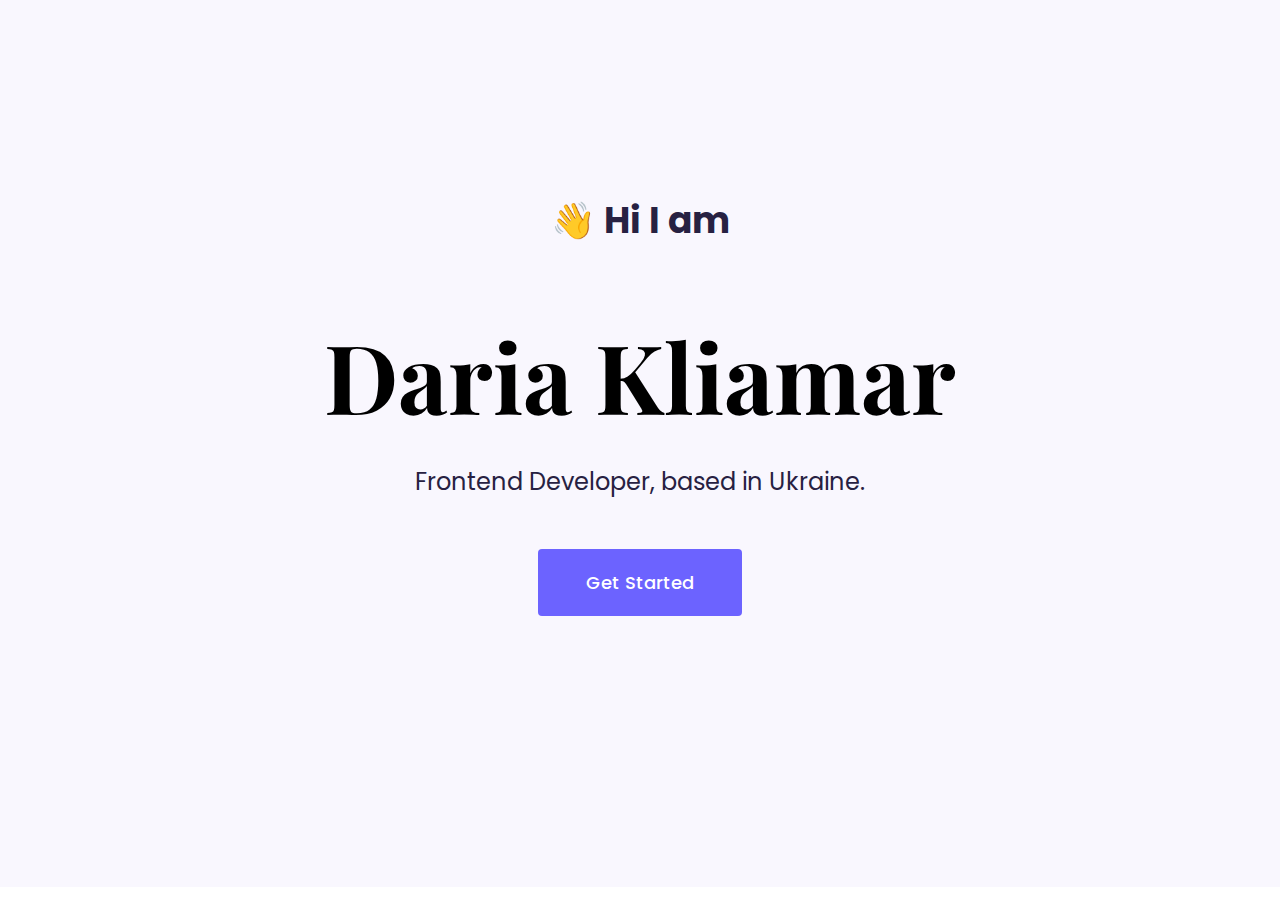
==== index.html @ a4d4775f "add first section" ====
<!DOCTYPE html>
<html lang="en">
  <head>
    <meta charset="UTF-8" />
    <meta http-equiv="X-UA-Compatible" content="IE=edge" />
    <meta name="viewport" content="width=device-width, initial-scale=1.0" />
    <link
      href="https://cdn.jsdelivr.net/npm/bootstrap@5.3.0-alpha1/dist/css/bootstrap.min.css"
      rel="stylesheet"
      integrity="sha384-GLhlTQ8iRABdZLl6O3oVMWSktQOp6b7In1Zl3/Jr59b6EGGoI1aFkw7cmDA6j6gD"
      crossorigin="anonymous"
    />
    <script
      src="https://cdn.jsdelivr.net/npm/bootstrap@5.3.0-alpha1/dist/js/bootstrap.bundle.min.js"
      integrity="sha384-w76AqPfDkMBDXo30jS1Sgez6pr3x5MlQ1ZAGC+nuZB+EYdgRZgiwxhTBTkF7CXvN"
      crossorigin="anonymous"
    ></script>
    <link rel="preconnect" href="https://fonts.googleapis.com" />
    <link rel="preconnect" href="https://fonts.gstatic.com" crossorigin />
    <link
      href="https://fonts.googleapis.com/css2?family=Playfair+Display:wght@700&family=Poppins:wght@400;500;700&display=swap"
      rel="stylesheet"
    />
    <link rel="stylesheet" href="styles/style.css" />
    <title>My Portfolio</title>
  </head>
  <body>
    <main>
      <section class="hero">
        <p class="hero-subheading">👋 Hi I am</p>
        <h1>Daria Kliamar</h1>
        <p class="hero-paragraph">Frontend Developer, based in Ukraine.</p>
        <button type="button" class="my-btn">Get Started</button>
      </section>
    </main>
  </body>
</html>
---- styles/style.css ----
:root {
  --bg-primary: #e5e5e5;
  --bg-secondary: #f9f7fe;
  --btn-bg-color: #6c63ff;
  --default-font-color: #272142;
  --heading-font-family: "Playfair Display", serif;
  --default-font-family: "Poppins", sans-serif;
  --heading-font-weight: 700;
  --paragraph-font-weight: 400;
  --default-font-weight: 500;
}
body {
  margin: 0;
  padding: 0;
}
h1 {
  font-family: var(--heading-font-family);
  font-weight: var(--heading-font-weight);
  font-size: 96px;
  line-height: 127.97px;
  margin-bottom: 24px;
}
.hero {
  padding: 194.18px 0 271px;
  background-color: var(--bg-secondary);
  text-align: center;
}
.hero-subheading {
  font-family: var(--default-font-family);
  font-weight: var(--heading-font-weight);
  font-size: 36px;
  line-height: 54px;
  color: var(--default-font-color);
  margin: 0;
}
.hero-paragraph {
  font-family: var(--default-font-family);
  font-weight: var(--paragraph-font-weight);
  font-size: 24px;
  line-height: 36px;
  color: var(--default-font-color);
  margin-bottom: 49px;
}
.my-btn {
  background-color: var(--btn-bg-color);
  padding: 18px 46px;
  color: white;
  border-radius: 4px;
  border-color: transparent;
  margin-bottom: 49px;
  font-family: var(--default-font-family);
  font-weight: var(--default-font-weight);
  font-size: 18px;
  line-height: 27px;
  margin: 0;
}
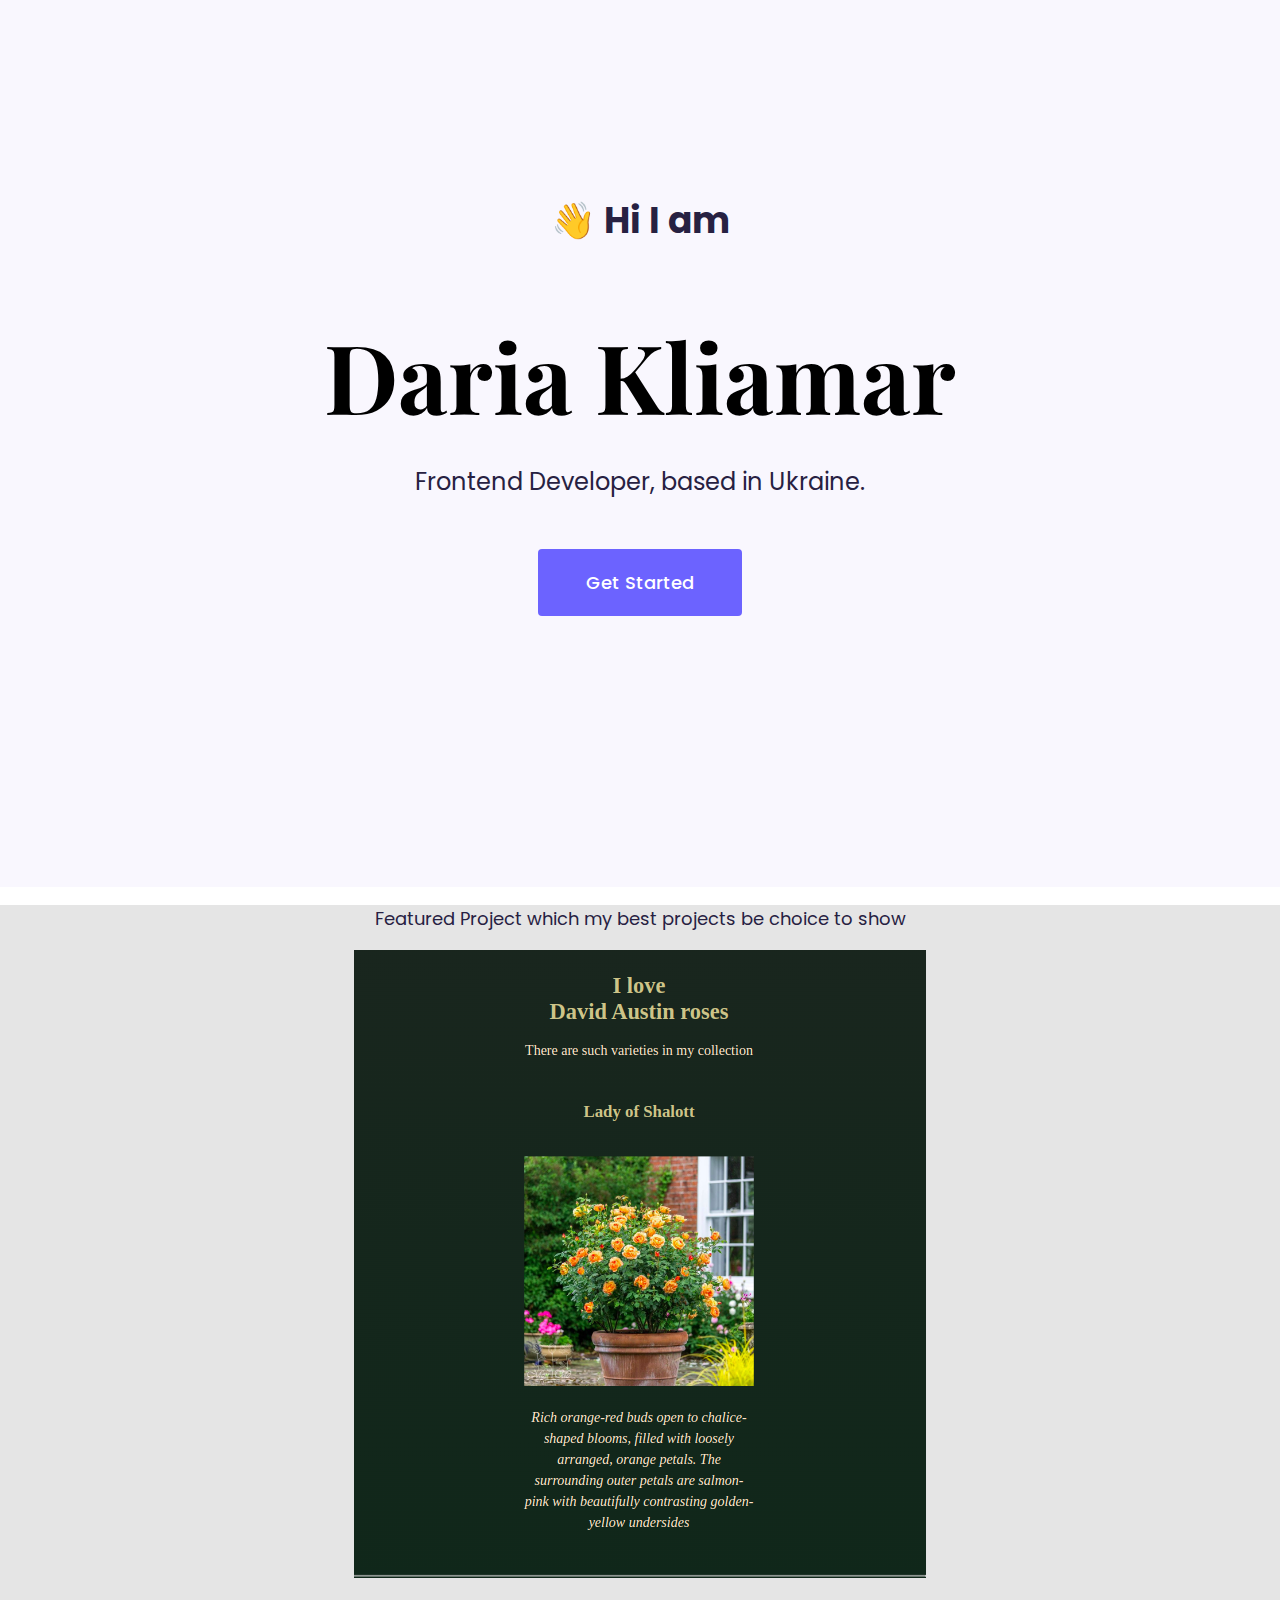
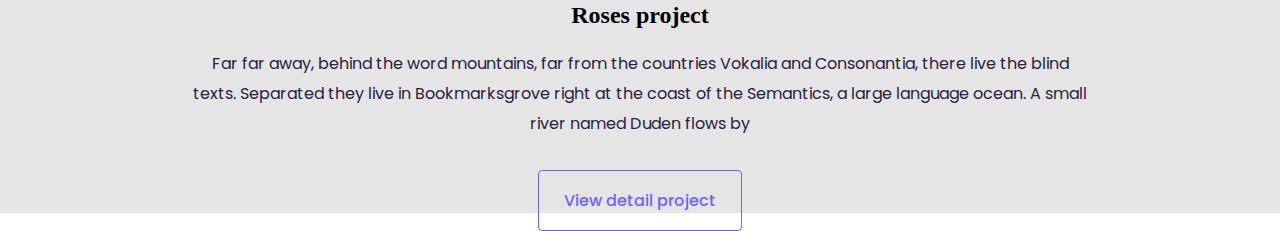
==== commit 41bca1ef: "add section of projects and images of projects" ====
--- a/index.html
+++ b/index.html
@@ -32,6 +32,31 @@
         <p class="hero-paragraph">Frontend Developer, based in Ukraine.</p>
         <button type="button" class="my-btn">Get Started</button>
       </section>
+      <section class="projects">
+        <p class="projects-description">
+          Featured Project which my best projects be choice to show
+        </p>
+        <div class="row project">
+          <img src="img/roses.png" alt="Roses page" class="col-6" />
+          <div
+            class="text col-6 d-flex flex-column justify-content-start text-start"
+          >
+            <h2>Roses project</h2>
+            <p class="project-paragraph">
+              Far far away, behind the word mountains, far from the countries
+              Vokalia and Consonantia, there live the blind texts. Separated
+              they live in Bookmarksgrove right at the coast of the Semantics, a
+              large language ocean. A small river named Duden flows by
+            </p>
+            <a
+              href="https://transcendent-mooncake-a167ca.netlify.app/"
+              title="link to roses page"
+              class="project-link text-center"
+              >View detail project</a
+            >
+          </div>
+        </div>
+      </section>
     </main>
   </body>
 </html>
--- a/styles/style.css
+++ b/styles/style.css
@@ -54,3 +54,37 @@
   line-height: 27px;
   margin: 0;
 }
+.projects {
+  background-color: var(--bg-primary);
+  text-align: center;
+}
+.projects-description {
+  font-family: var(--default-font-family);
+  font-size: 18px;
+  line-height: 27px;
+  color: var(--default-font-color);
+}
+.project {
+  width: 70%;
+  margin: 0 auto;
+}
+
+.project-paragraph {
+  font-family: var(--default-font-family);
+  color: var(--default-font-color);
+  font-weight: var(--paragraph-font-weight);
+  font-size: 16px;
+  line-height: 30px;
+  margin-bottom: 50px;
+}
+.project-link {
+  font-family: var(--default-font-family);
+  font-weight: var(--default-font-weight);
+  font-size: 16px;
+  line-height: 24px;
+  color: var(--btn-bg-color);
+  padding: 18px 25px;
+  border: 1px solid var(--btn-bg-color);
+  border-radius: 4px;
+  text-decoration: none;
+}
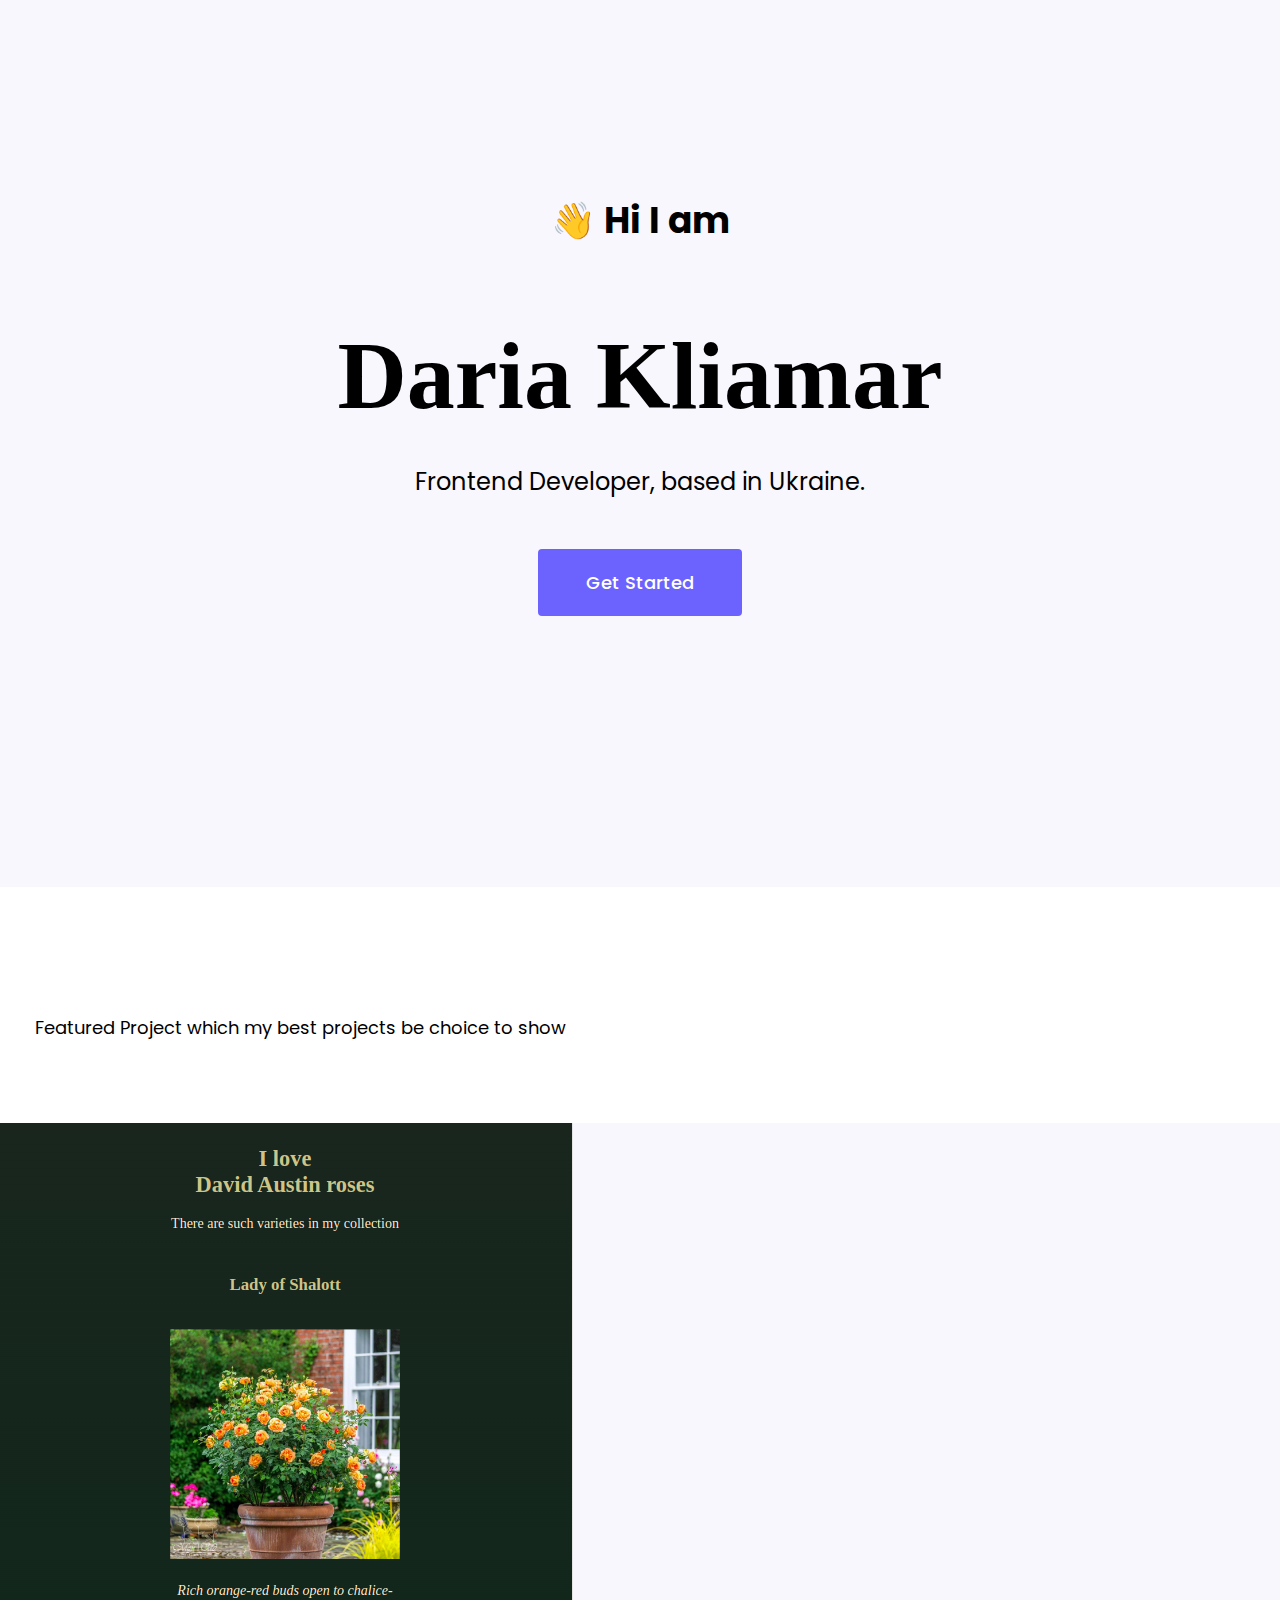
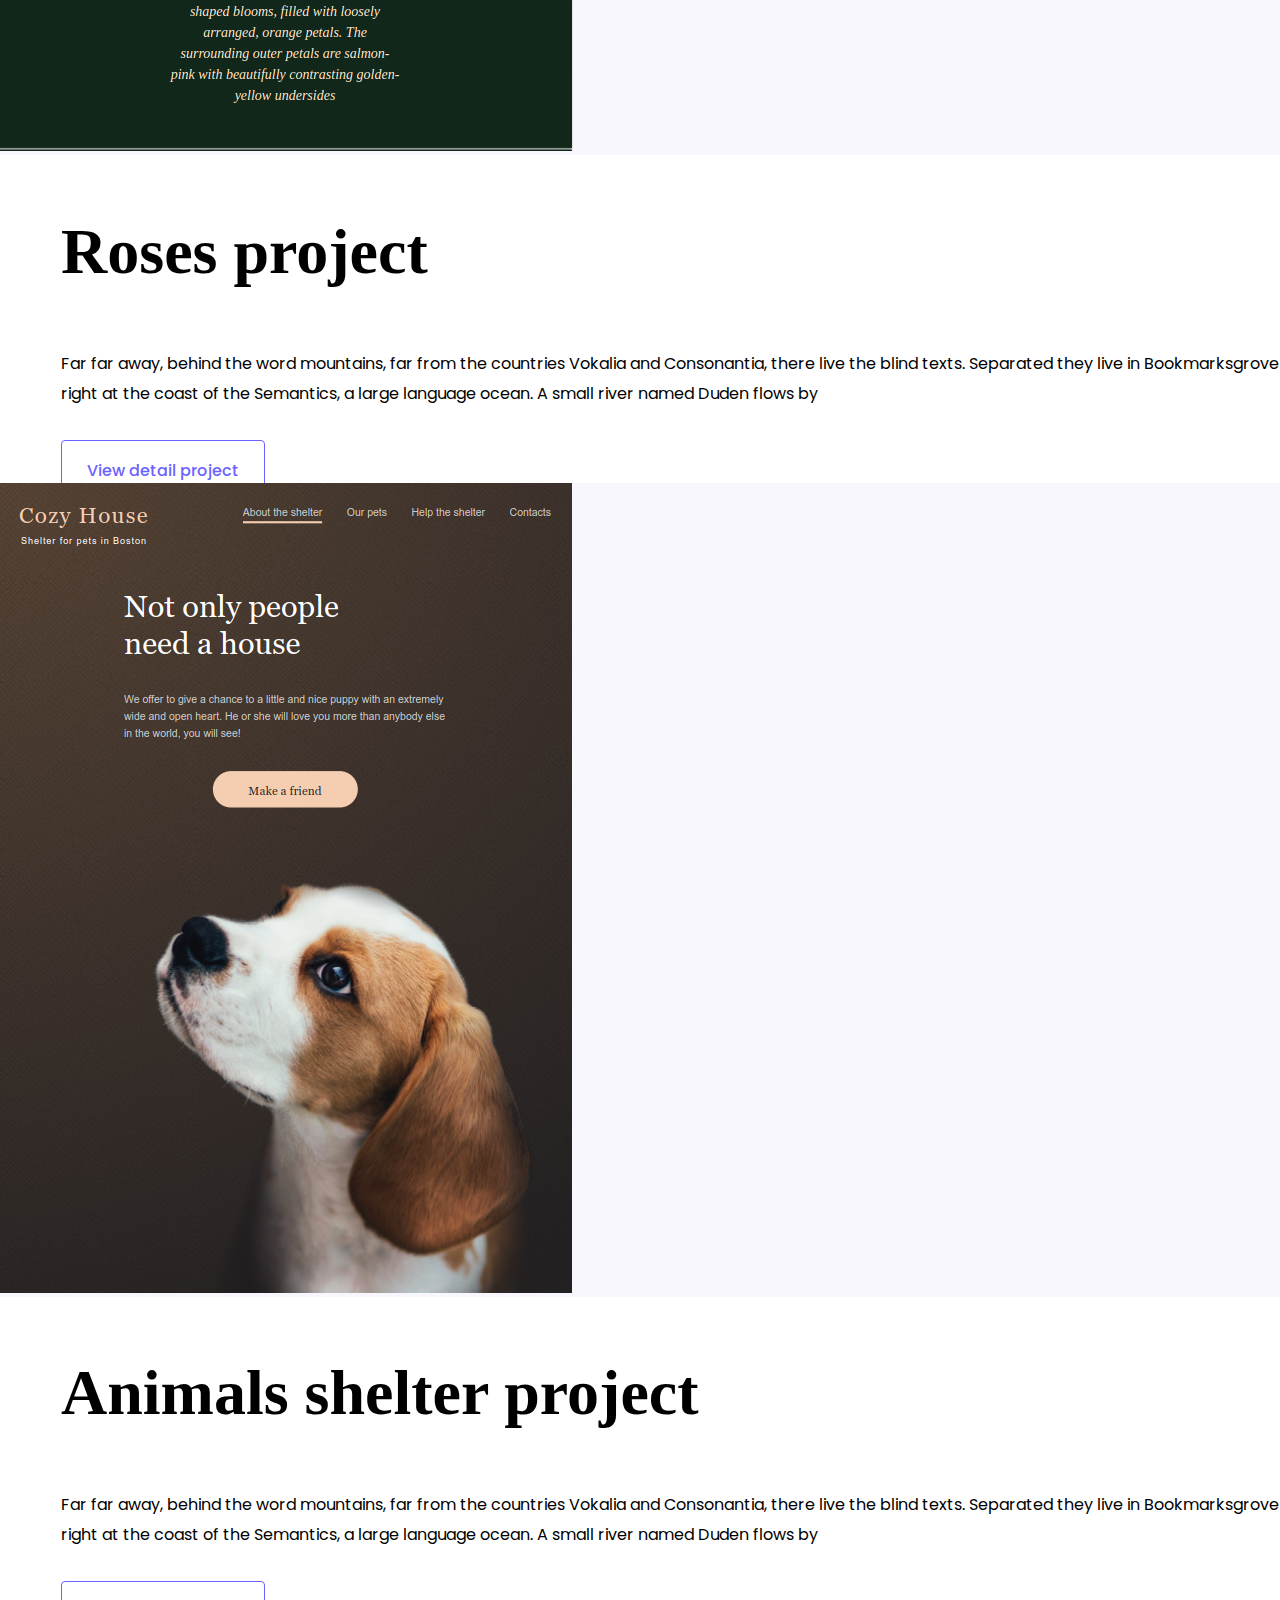
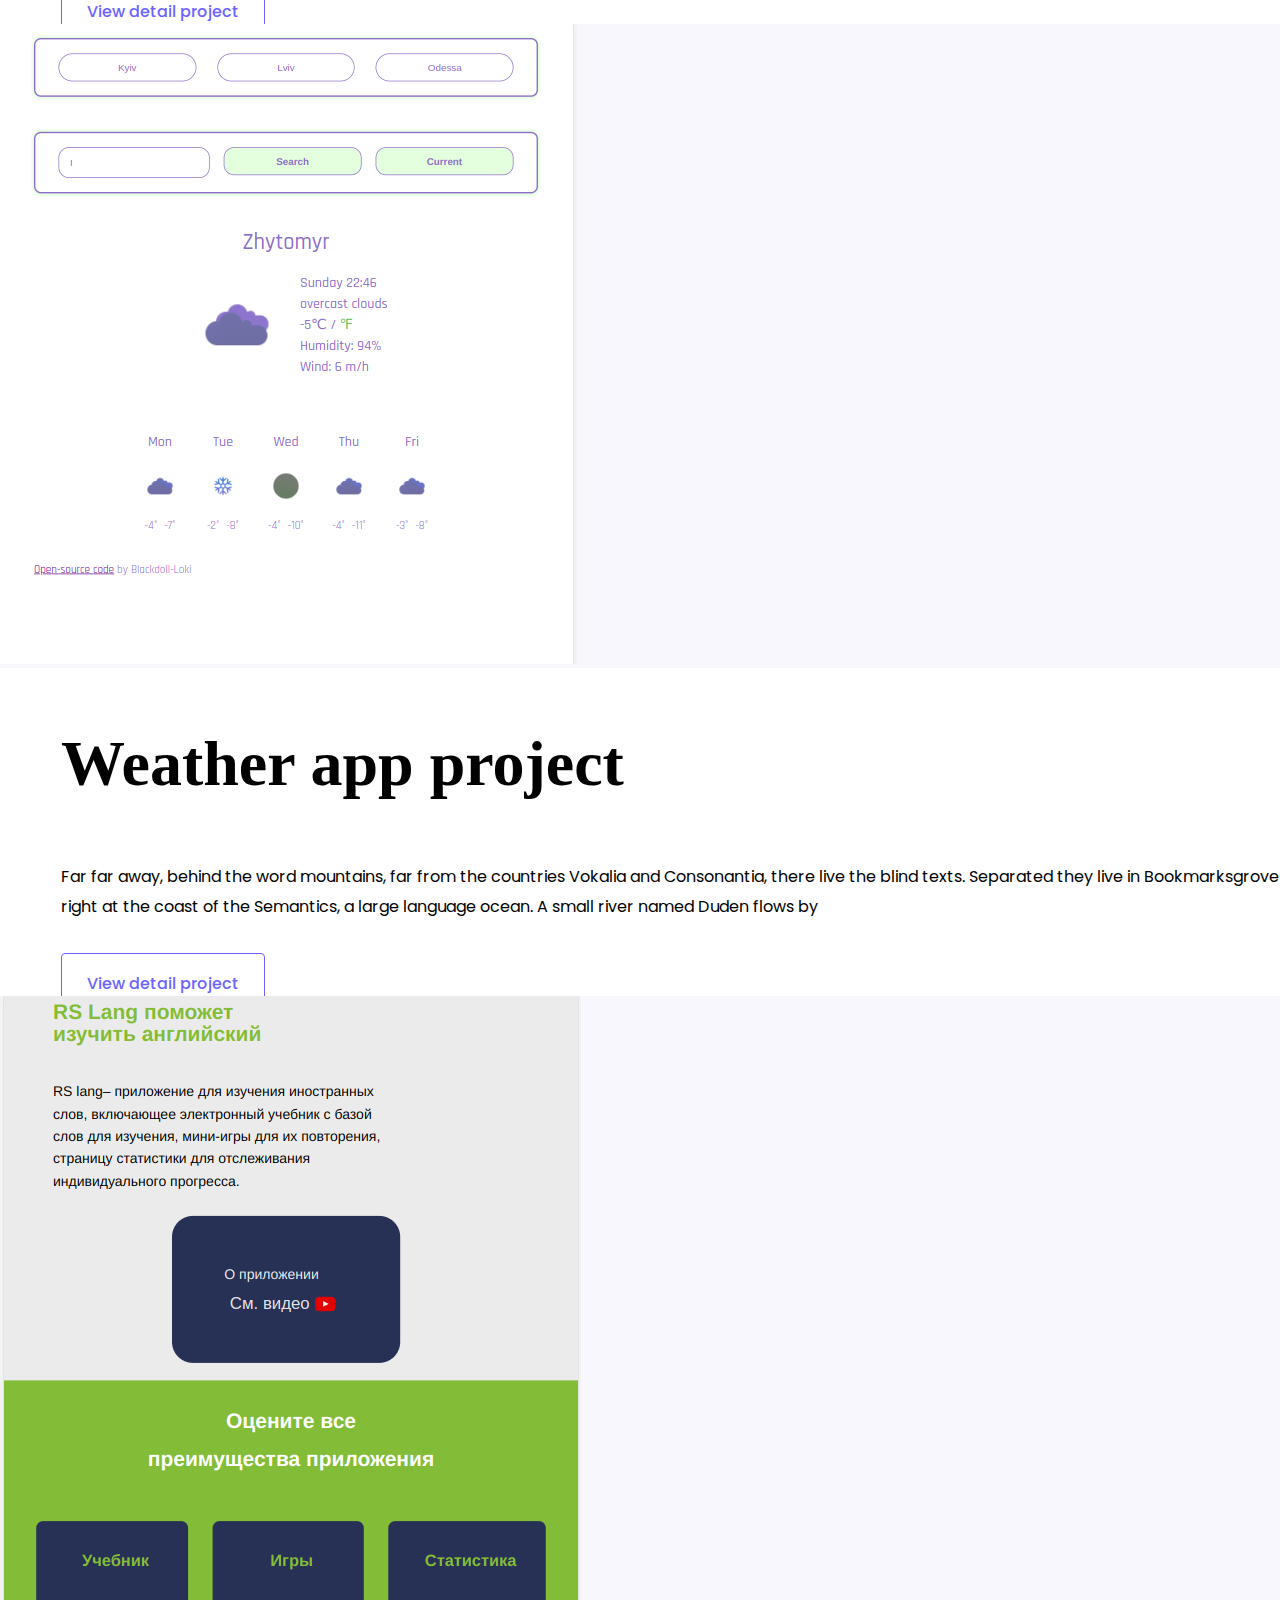
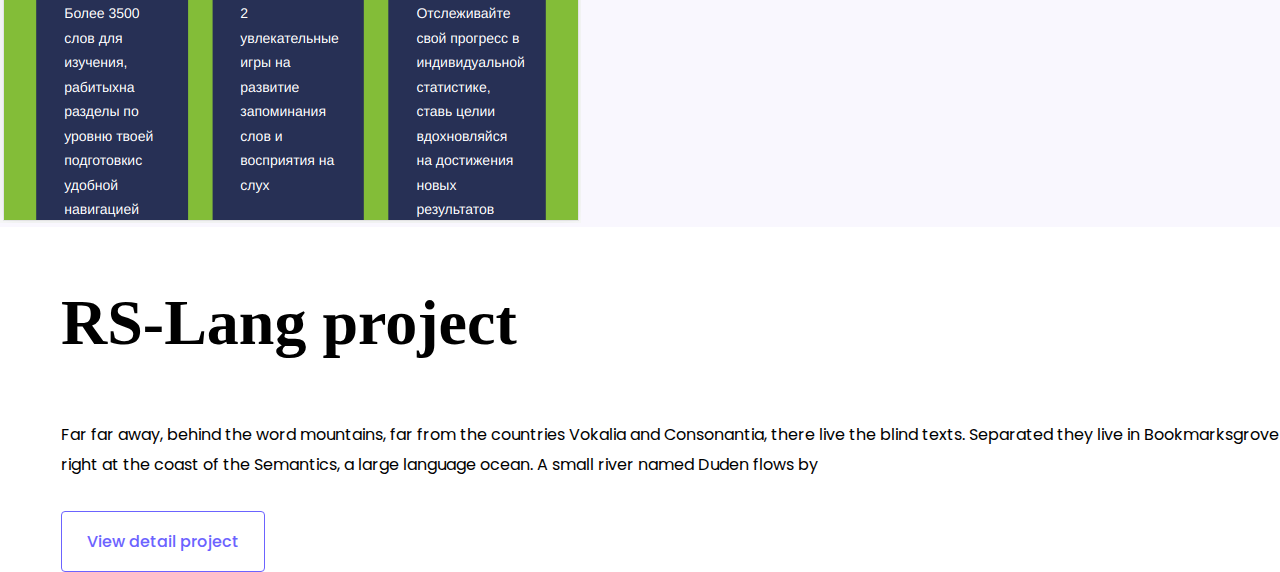
==== commit 868601be: "add a few projects" ====
--- a/index.html
+++ b/index.html
@@ -33,27 +33,101 @@
         <button type="button" class="my-btn">Get Started</button>
       </section>
       <section class="projects">
-        <p class="projects-description">
+        <p class="projects-description text-center">
           Featured Project which my best projects be choice to show
         </p>
-        <div class="row project">
-          <img src="img/roses.png" alt="Roses page" class="col-6" />
-          <div
-            class="text col-6 d-flex flex-column justify-content-start text-start"
-          >
-            <h2>Roses project</h2>
-            <p class="project-paragraph">
-              Far far away, behind the word mountains, far from the countries
-              Vokalia and Consonantia, there live the blind texts. Separated
-              they live in Bookmarksgrove right at the coast of the Semantics, a
-              large language ocean. A small river named Duden flows by
-            </p>
-            <a
-              href="https://transcendent-mooncake-a167ca.netlify.app/"
-              title="link to roses page"
-              class="project-link text-center"
-              >View detail project</a
-            >
+        <div class="container">
+          <div class="row mb-5 align-items-center">
+            <div class="img-container col d-none d-lg-block p-4">
+              <img src="img/roses.png" alt="Roses page" class="img-fluid" />
+            </div>
+            <div class="col project-text d-flex flex-column">
+              <h2 class="align-self-lg-start">Roses project</h2>
+              <p class="project-paragraph text-lg-start">
+                Far far away, behind the word mountains, far from the countries
+                Vokalia and Consonantia, there live the blind texts. Separated
+                they live in Bookmarksgrove right at the coast of the Semantics,
+                a large language ocean. A small river named Duden flows by
+              </p>
+              <a
+                href="https://transcendent-mooncake-a167ca.netlify.app/"
+                title="link to roses page"
+                class="btn project-link align-self-center align-self-lg-start"
+                >View detail project</a
+              >
+            </div>
+          </div>
+          <div class="row mb-5 align-items-center">
+            <div class="img-container col d-none d-lg-block p-4 order-2">
+              <img
+                src="img/shelter.png"
+                alt="Animals shelter page"
+                class="img-fluid"
+              />
+            </div>
+            <div class="col project-text d-flex flex-column order-1">
+              <h2 class="align-self-lg-start">Animals shelter project</h2>
+              <p class="project-paragraph text-lg-start">
+                Far far away, behind the word mountains, far from the countries
+                Vokalia and Consonantia, there live the blind texts. Separated
+                they live in Bookmarksgrove right at the coast of the Semantics,
+                a large language ocean. A small river named Duden flows by
+              </p>
+              <a
+                href="https://rolling-scopes-school.github.io/blackdoll-loki-JSFE2022Q1/shelter/pages/main/?fbclid=IwAR2ArECEeiv9tIduwaV3mP8mwUxrySnHPybHXqvjFB0IwIudbdBDP03kjeQ"
+                title="link to animals shelter page"
+                class="btn project-link align-self-center align-self-lg-start"
+                >View detail project</a
+              >
+            </div>
+          </div>
+          <div class="row mb-5 align-items-center">
+            <div class="img-container col d-none d-lg-block p-4">
+              <img
+                src="img/weather.png"
+                alt="weather application page"
+                class="img-fluid"
+              />
+            </div>
+            <div class="col project-text d-flex flex-column">
+              <h2 class="align-self-lg-start">Weather app project</h2>
+              <p class="project-paragraph text-lg-start">
+                Far far away, behind the word mountains, far from the countries
+                Vokalia and Consonantia, there live the blind texts. Separated
+                they live in Bookmarksgrove right at the coast of the Semantics,
+                a large language ocean. A small river named Duden flows by
+              </p>
+              <a
+                href="https://strong-scone-e851eb.netlify.app"
+                title="link to the weather app page"
+                class="btn project-link align-self-center align-self-lg-start"
+                >View detail project</a
+              >
+            </div>
+          </div>
+          <div class="row mb-5 align-items-center">
+            <div class="img-container col d-none d-lg-block p-4 order-2">
+              <img
+                src="img/rs-lang.png"
+                alt="Learning English app page"
+                class="img-fluid"
+              />
+            </div>
+            <div class="col project-text d-flex flex-column order-1">
+              <h2 class="align-self-lg-start">RS-Lang project</h2>
+              <p class="project-paragraph text-lg-start">
+                Far far away, behind the word mountains, far from the countries
+                Vokalia and Consonantia, there live the blind texts. Separated
+                they live in Bookmarksgrove right at the coast of the Semantics,
+                a large language ocean. A small river named Duden flows by
+              </p>
+              <a
+                href="https://rslang-burik84.netlify.app/"
+                title="link to roses page"
+                class="btn project-link align-self-center align-self-lg-start"
+                >View detail project</a
+              >
+            </div>
           </div>
         </div>
       </section>
--- a/styles/style.css
+++ b/styles/style.css
@@ -1,8 +1,8 @@
 :root {
-  --bg-primary: #e5e5e5;
+  --bg-primary: #ffffff;
   --bg-secondary: #f9f7fe;
   --btn-bg-color: #6c63ff;
-  --default-font-color: #272142;
+  --default-font-color: #68647B
   --heading-font-family: "Playfair Display", serif;
   --default-font-family: "Poppins", sans-serif;
   --heading-font-weight: 700;
@@ -19,6 +19,13 @@
   font-size: 96px;
   line-height: 127.97px;
   margin-bottom: 24px;
+}
+h2 {
+  font-size: 64px;
+  font-weight: var(--heading-font-weight);
+  line-height: 85.31px;
+  font-family: var(--heading-font-family);
+  margin-bottom: 55px;
 }
 .hero {
   padding: 194.18px 0 271px;
@@ -56,19 +63,22 @@
 }
 .projects {
   background-color: var(--bg-primary);
-  text-align: center;
 }
 .projects-description {
   font-family: var(--default-font-family);
+  font-weight: var(--paragraph-font-weight);
   font-size: 18px;
   line-height: 27px;
   color: var(--default-font-color);
+  padding: 127px 35px 82px;
+  margin: 0;
 }
-.project {
-  width: 70%;
-  margin: 0 auto;
+.img-container{
+  background-color: var(--bg-secondary)
 }
-
+.project-text{
+  padding-left: 61px;
+}
 .project-paragraph {
   font-family: var(--default-font-family);
   color: var(--default-font-color);
@@ -88,3 +98,31 @@
   border-radius: 4px;
   text-decoration: none;
 }
+@media (max-width: 960px){
+  .hero{
+    padding: 40px 0 60px;
+  }
+  h1{
+    font-size: 44px;
+    line-height: 1.5;
+  }
+  h2{
+    font-size: 38px;
+    line-height: 1.5;
+    margin-bottom: 25px;
+  }
+  .projects-description{
+    padding: 40px 35px;
+  }
+  .project-text{
+    padding: 0 15px;
+    text-align: center;
+  }
+  .project-paragraph{
+    font-size: 20px;
+    margin-bottom: 20px;
+  }
+  .project-link{
+    font-size: 20px;
+  }
+}
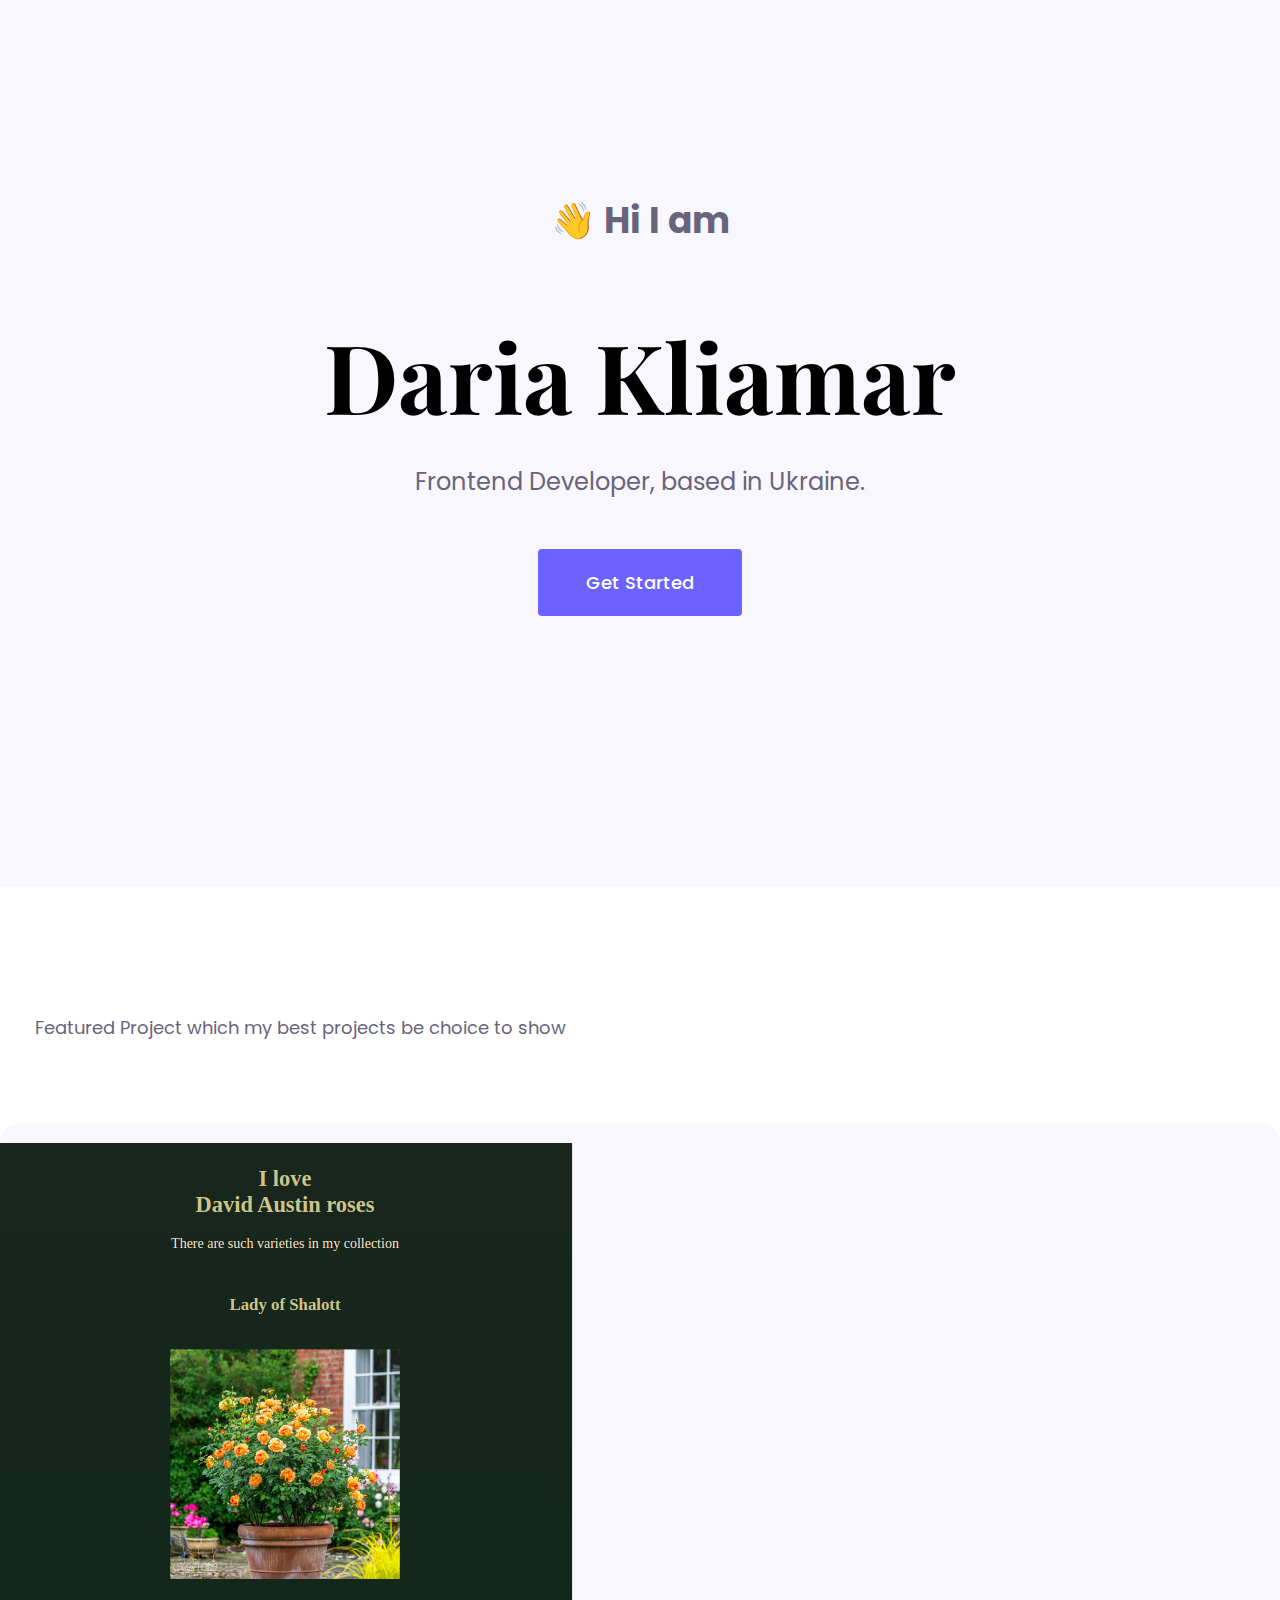
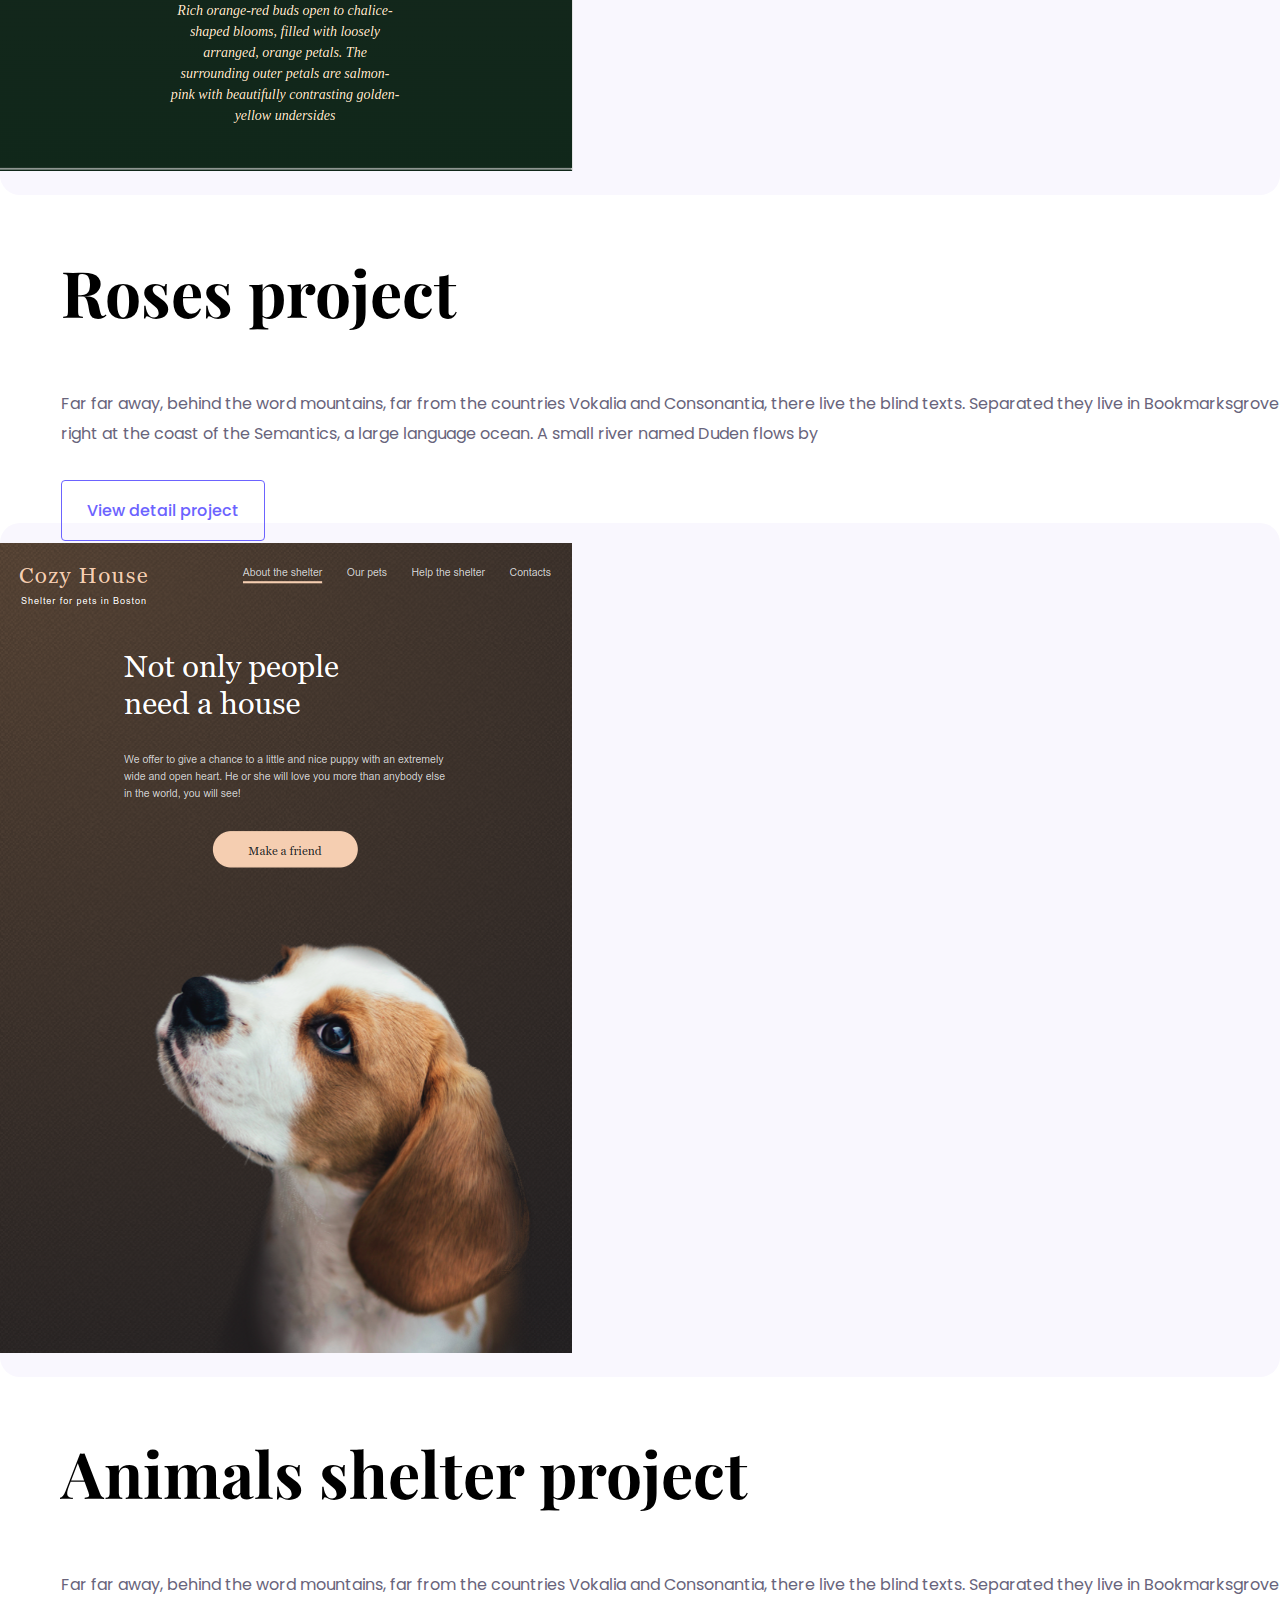
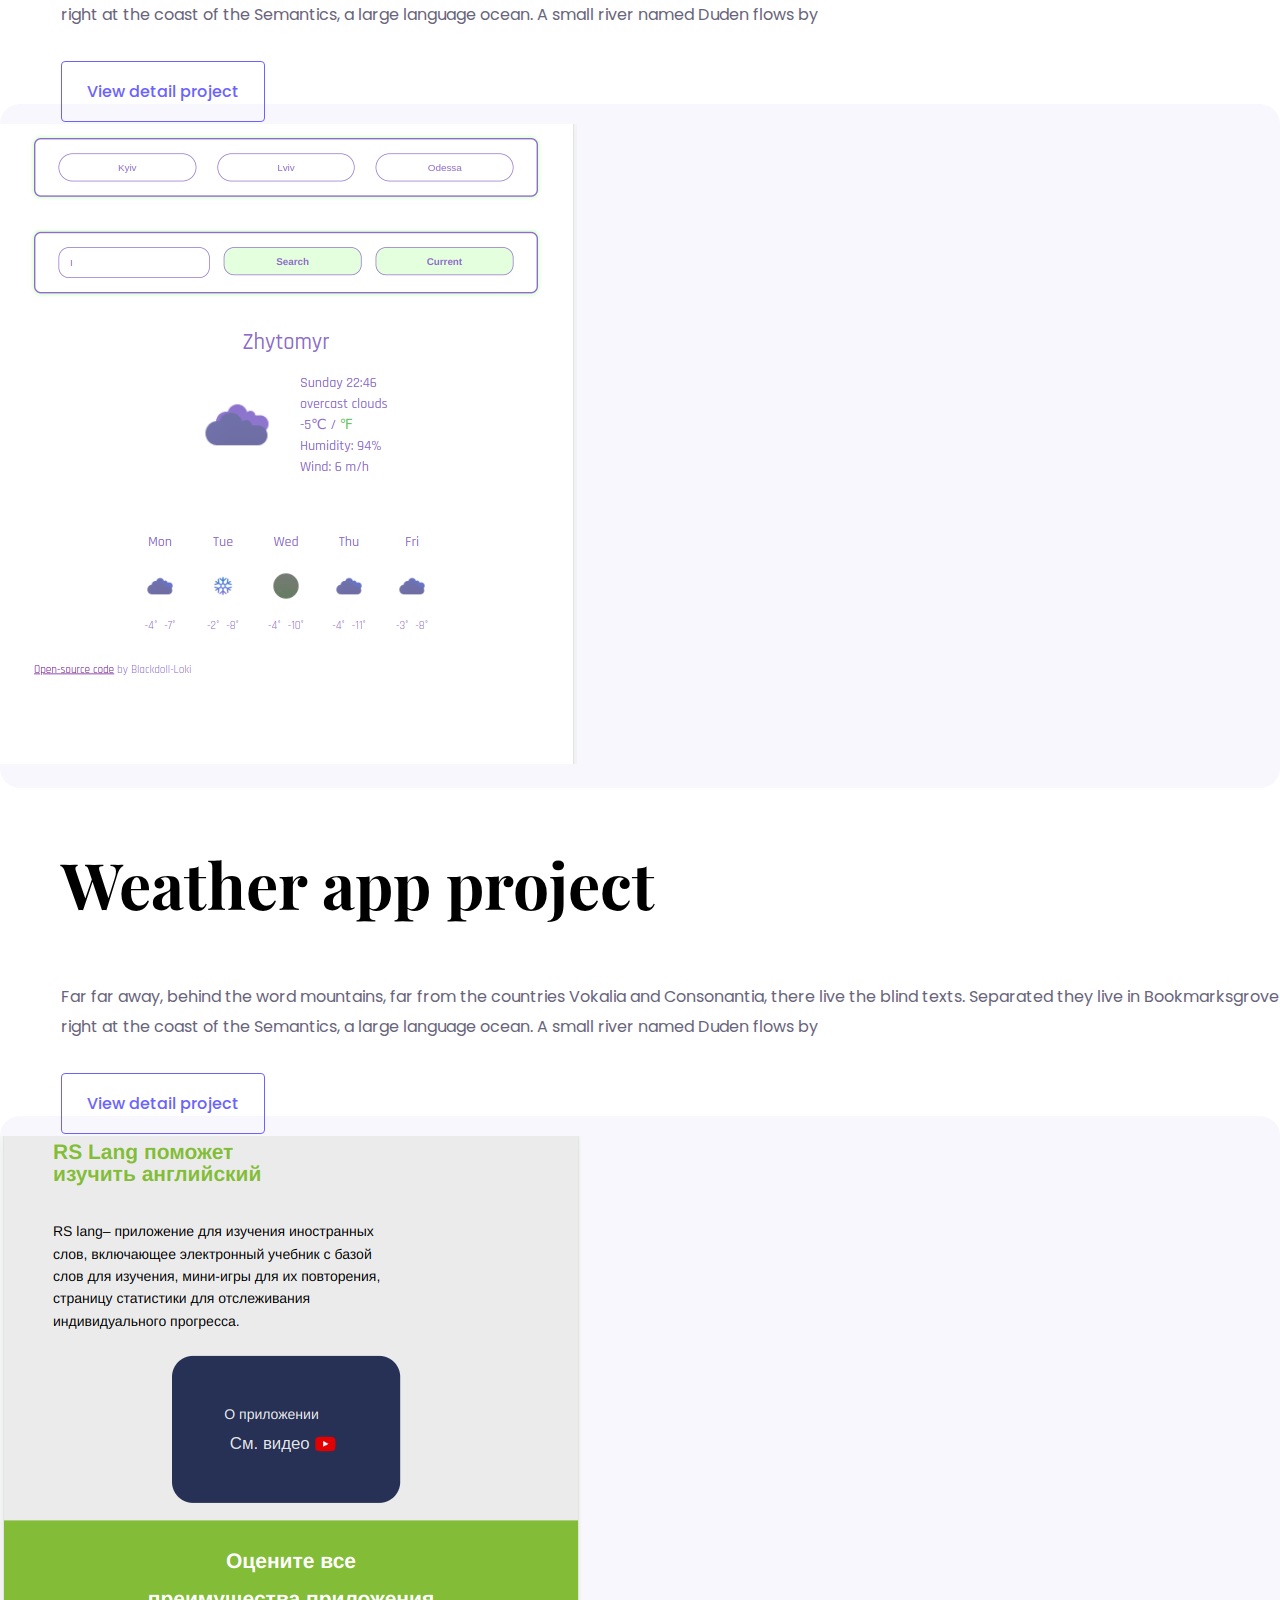
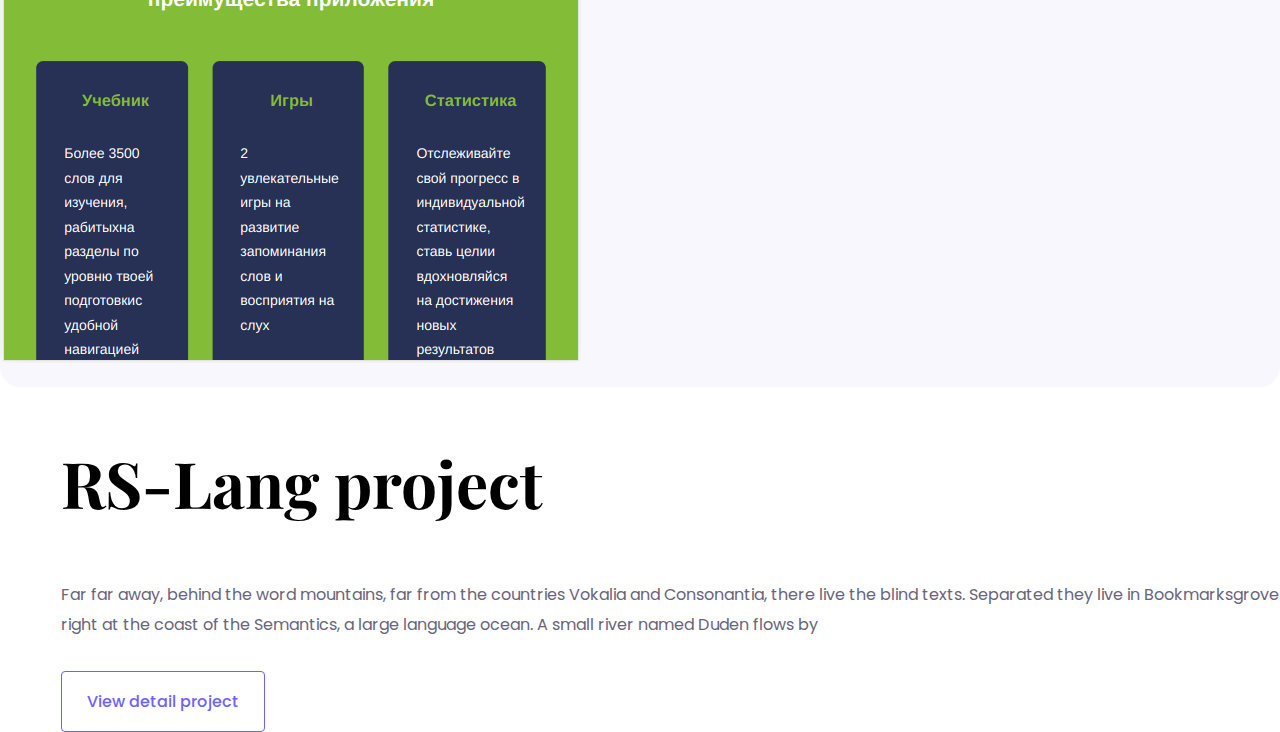
==== commit 5429cc44: "add work.html, fix style.css" ====
--- a/index.html
+++ b/index.html
@@ -29,7 +29,7 @@
       <section class="hero">
         <p class="hero-subheading">👋 Hi I am</p>
         <h1>Daria Kliamar</h1>
-        <p class="hero-paragraph">Frontend Developer, based in Ukraine.</p>
+        <p class="heading paragraph">Frontend Developer, based in Ukraine.</p>
         <button type="button" class="my-btn">Get Started</button>
       </section>
       <section class="projects">
--- a/styles/style.css
+++ b/styles/style.css
@@ -2,7 +2,7 @@
   --bg-primary: #ffffff;
   --bg-secondary: #f9f7fe;
   --btn-bg-color: #6c63ff;
-  --default-font-color: #68647B
+  --default-font-color: #68647b;
   --heading-font-family: "Playfair Display", serif;
   --default-font-family: "Poppins", sans-serif;
   --heading-font-weight: 700;
@@ -40,13 +40,15 @@
   color: var(--default-font-color);
   margin: 0;
 }
-.hero-paragraph {
+.heading {
+  margin-bottom: 49px;
+  font-weight: var(--paragraph-font-weight);
+  color: var(--default-font-color);
+}
+.paragraph {
   font-family: var(--default-font-family);
-  font-weight: var(--paragraph-font-weight);
   font-size: 24px;
   line-height: 36px;
-  color: var(--default-font-color);
-  margin-bottom: 49px;
 }
 .my-btn {
   background-color: var(--btn-bg-color);
@@ -73,10 +75,12 @@
   padding: 127px 35px 82px;
   margin: 0;
 }
-.img-container{
-  background-color: var(--bg-secondary)
+.img-container {
+  background-color: var(--bg-secondary);
+  padding: 20px 0;
+  border-radius: 20px;
 }
-.project-text{
+.project-text {
   padding-left: 61px;
 }
 .project-paragraph {
@@ -98,31 +102,86 @@
   border-radius: 4px;
   text-decoration: none;
 }
-@media (max-width: 960px){
-  .hero{
+
+.section-container {
+  padding: 157px 0 204px;
+}
+.section-content {
+  padding: 30px;
+}
+.about-heading {
+  font-family: var(--heading-font-family);
+  font-weight: var(--heading-font-weight);
+  font-size: 64px;
+  line-height: 85.31px;
+}
+.about-subheading {
+  font-family: var(--default-font-family);
+  font-weight: var(--heading-font-weight);
+  font-size: 18px;
+  line-height: 27px;
+}
+
+.about-img {
+  max-width: 560px;
+  height: auto;
+  border-radius: 15px;
+}
+
+.work-heading {
+  width: 70%;
+  padding: 177px 0 103px;
+}
+
+.card-heading {
+  font-weight: var(--heading-font-weight);
+  margin: 16px 0 9px;
+}
+.card-paragraph {
+  font-family: var(--default-font-family);
+  font-weight: var(--paragraph-font-weight);
+  font-size: 14px;
+  line-height: 21px;
+  color: var(--default-font-color);
+}
+@media (max-width: 960px) {
+  .hero {
     padding: 40px 0 60px;
   }
-  h1{
+  h1,
+  .about-heading {
     font-size: 44px;
     line-height: 1.5;
   }
-  h2{
-    font-size: 38px;
-    line-height: 1.5;
+  h2,
+  .about-subheading {
+    font-size: 28px;
+    line-height: 1.3;
     margin-bottom: 25px;
   }
-  .projects-description{
+  .projects-description {
     padding: 40px 35px;
   }
-  .project-text{
+  .project-text {
     padding: 0 15px;
     text-align: center;
   }
-  .project-paragraph{
+  .project-paragraph {
     font-size: 20px;
     margin-bottom: 20px;
   }
-  .project-link{
+  .project-link {
     font-size: 20px;
   }
+
+  .about-section {
+    padding: 0;
+  }
+  .about-section-content {
+    text-align: center;
+  }
+  .work-heading {
+    width: 100%;
+    padding: 30px 0 20px;
+  }
 }
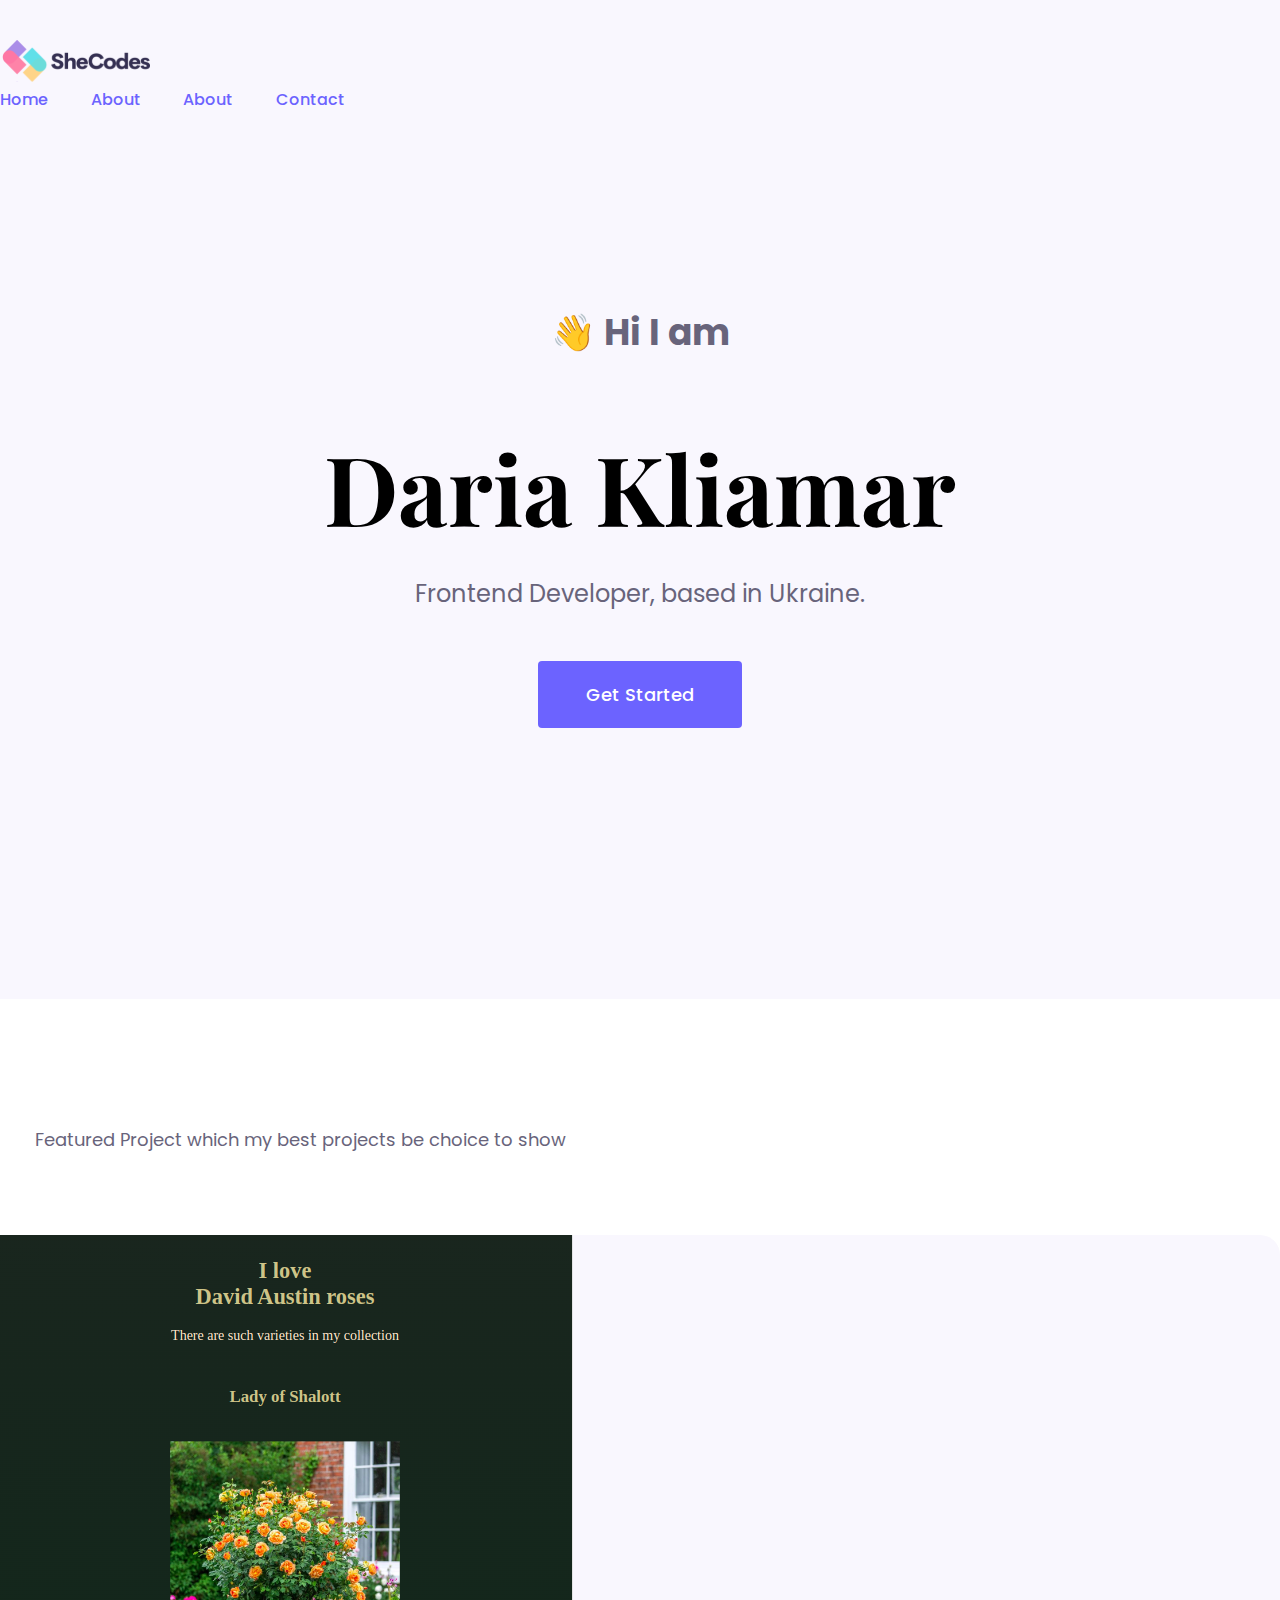
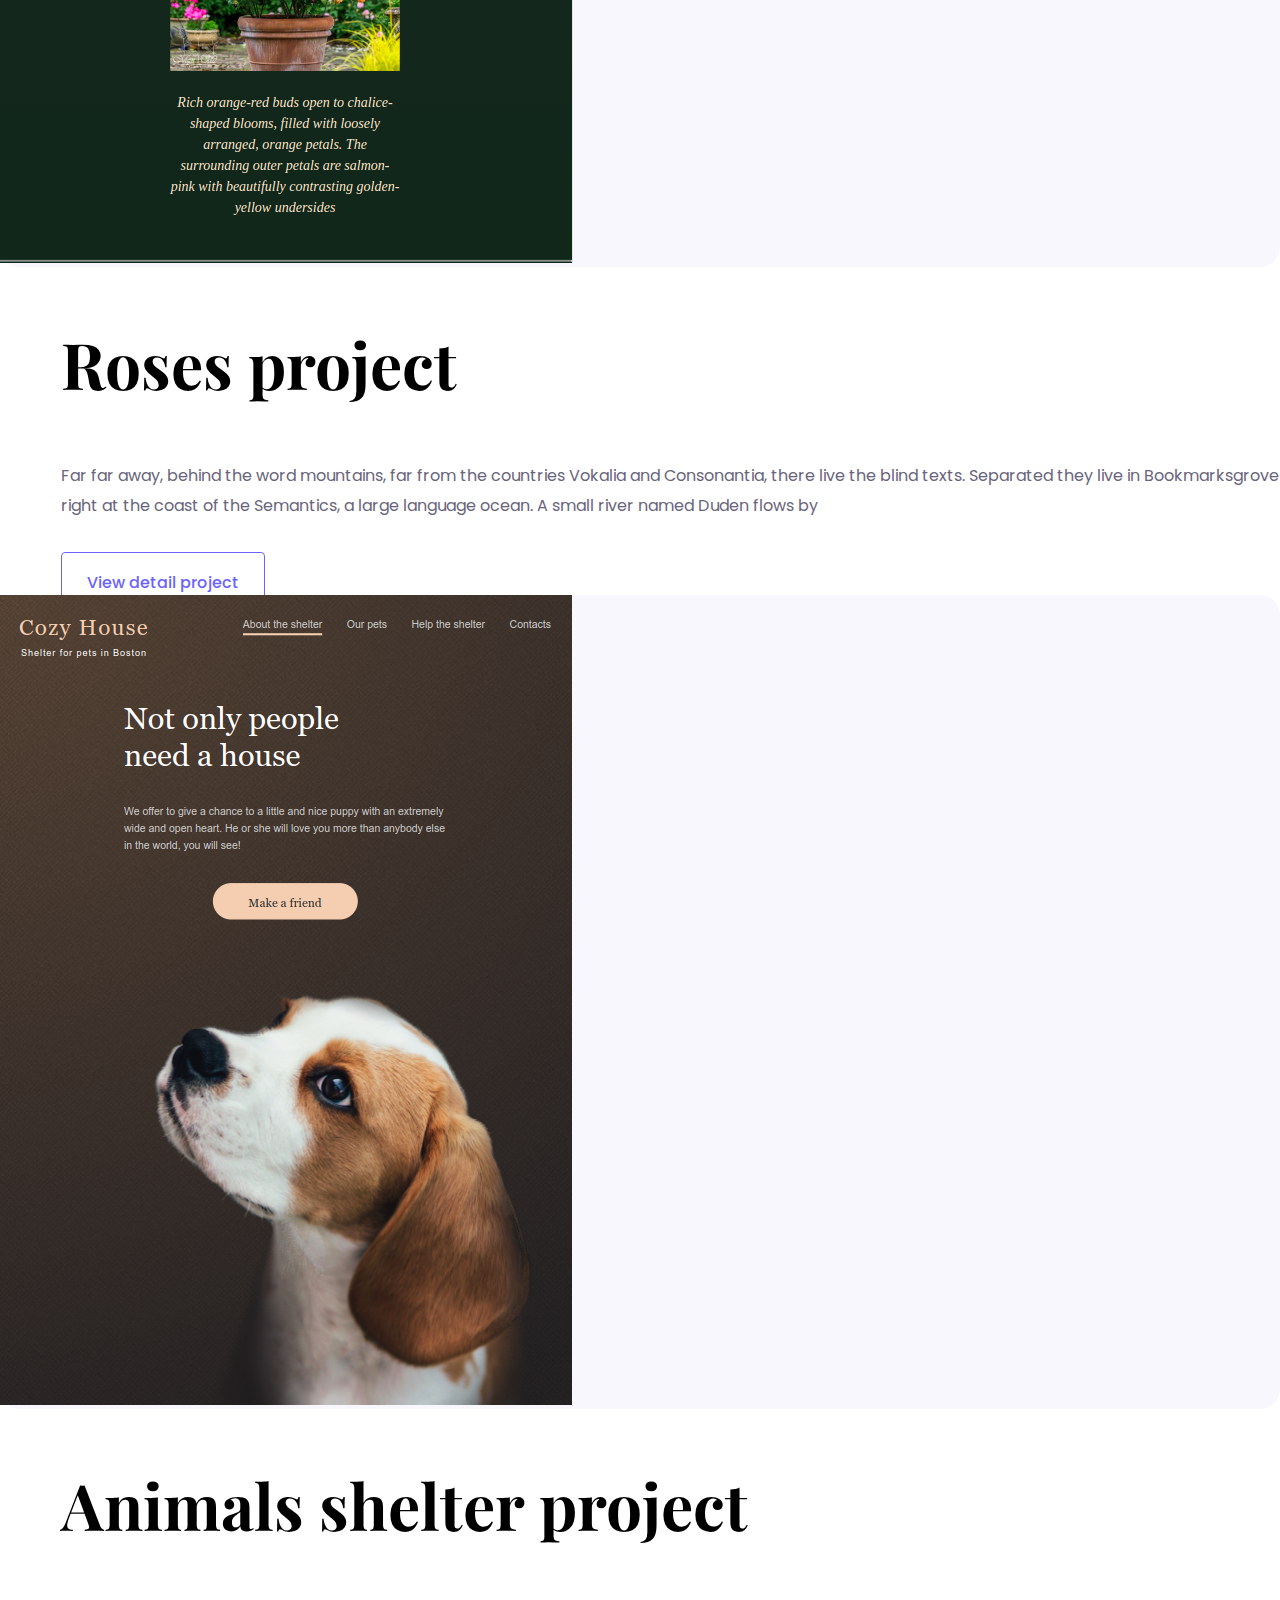
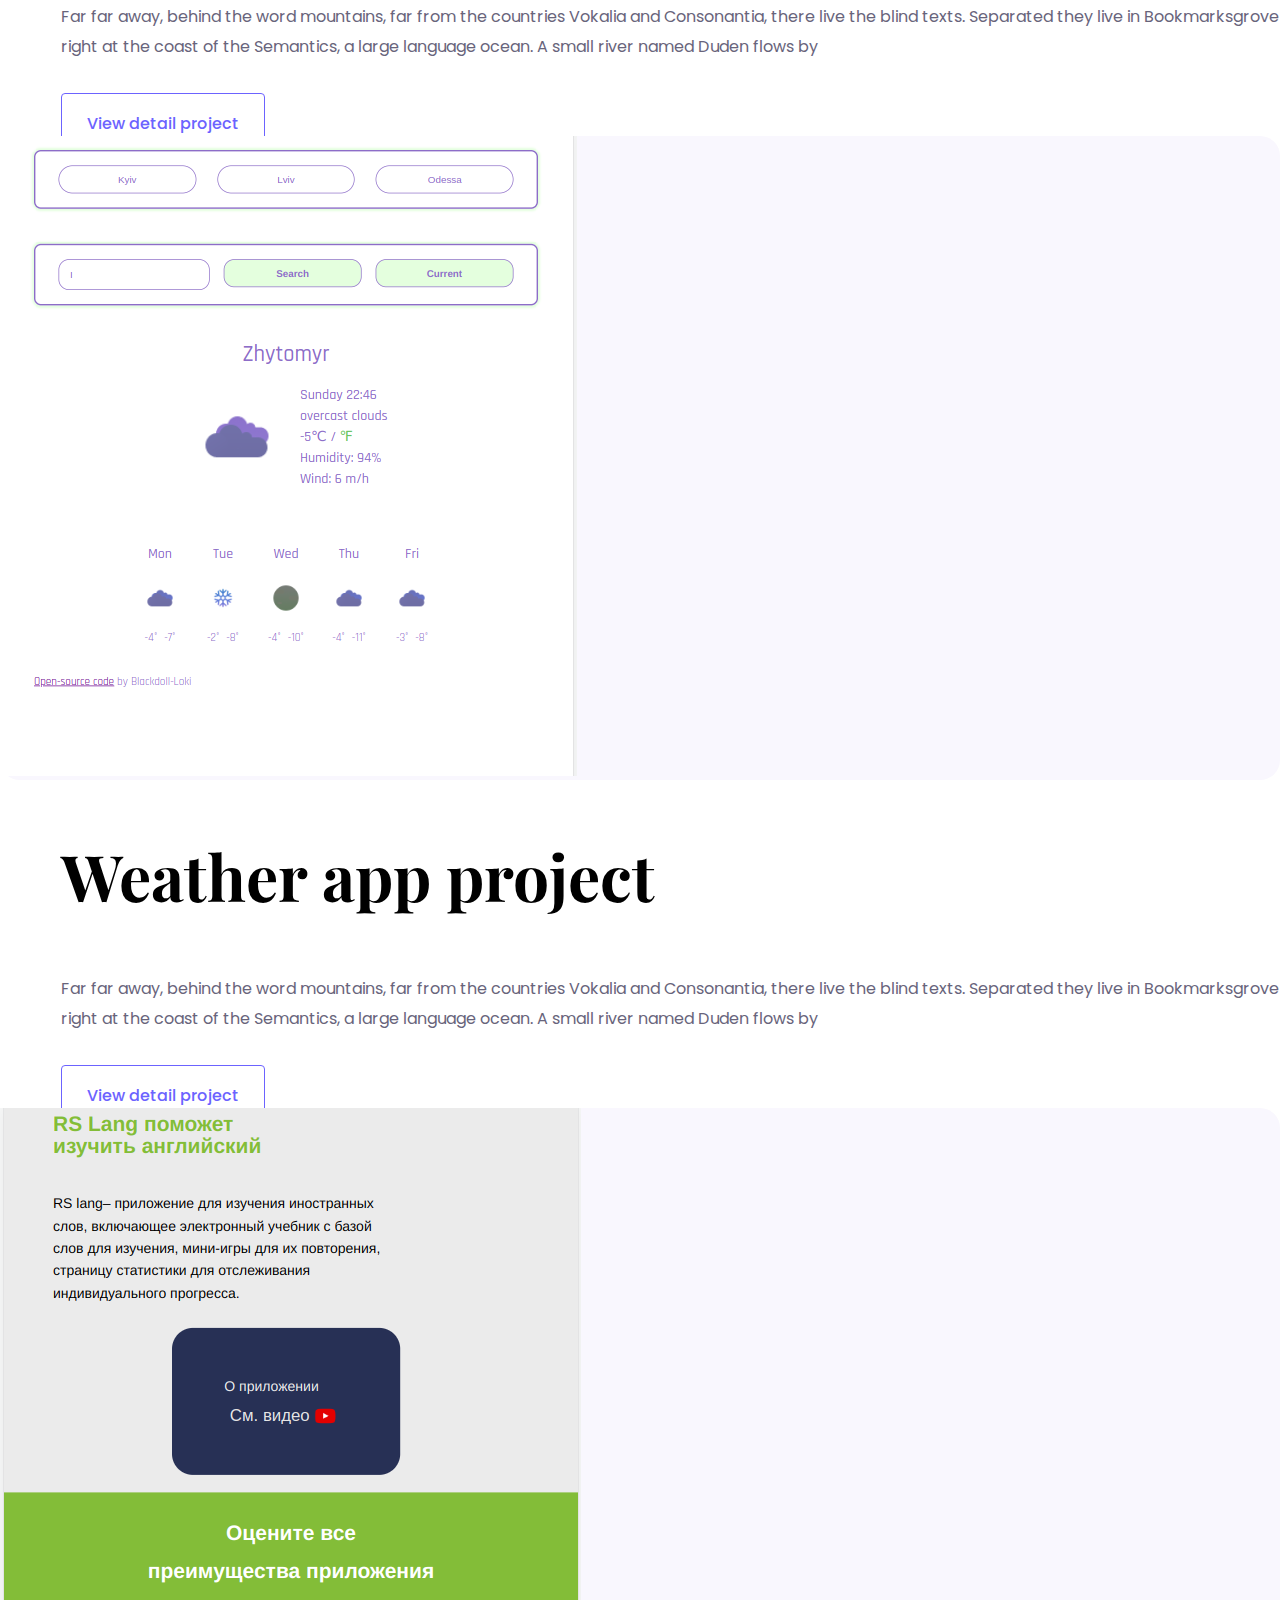
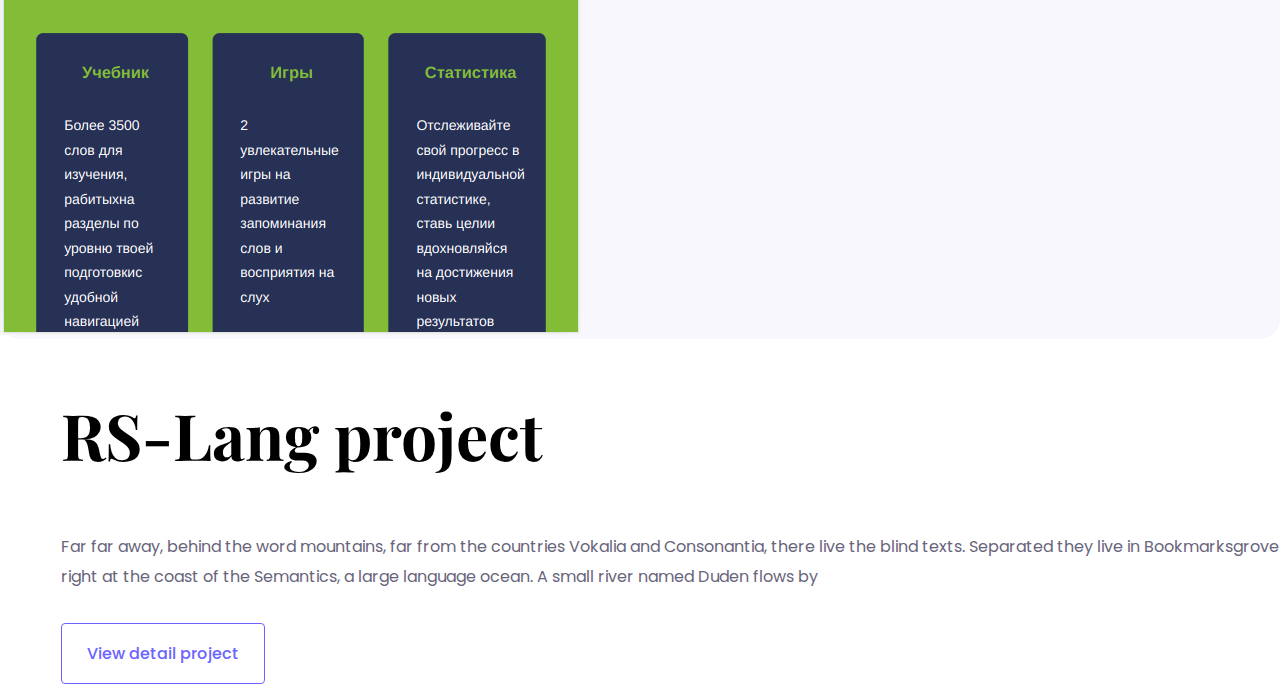
==== commit 12a2b4a7: "add header with navigation" ====
--- a/index.html
+++ b/index.html
@@ -25,6 +25,23 @@
     <title>My Portfolio</title>
   </head>
   <body>
+    <header>
+      <nav class="container d-flex">
+        <a href="/index.html">
+          <img
+            src="./img/logo.svg"
+            alt="SheCodes logo"
+            class="logo d-none d-lg-block"
+          />
+        </a>
+        <ul class="nav-list">
+          <li><a href="./index.html" class="nav-link active">Home</a></li>
+          <li><a href="./about.html" class="nav-link">About</a></li>
+          <li><a href="./work.html" class="nav-link">About</a></li>
+          <li><a href="./contact.html" class="nav-link">Contact</a></li>
+        </ul>
+      </nav>
+    </header>
     <main>
       <section class="hero">
         <p class="hero-subheading">👋 Hi I am</p>
--- a/styles/style.css
+++ b/styles/style.css
@@ -27,6 +27,45 @@
   font-family: var(--heading-font-family);
   margin-bottom: 55px;
 }
+a {
+  text-decoration: none;
+  color: var(--btn-bg-color);
+  font-size: 24px;
+}
+header {
+  background-color: var(--bg-secondary);
+}
+nav {
+  justify-content: space-between;
+  padding: 40px 0 0;
+}
+.logo {
+  max-width: 150px;
+}
+.nav-list {
+  padding: 0;
+  margin: 0;
+  display: flex;
+  max-width: 345px;
+  justify-content: space-between;
+  align-items: center;
+  column-gap: 40px;
+}
+.nav-list li {
+  list-style: none;
+}
+.nav-link {
+  font-family: var(--default-font-family);
+  font-weight: var(--default-font-weight);
+  font-size: 16px;
+  line-height: 24px;
+  transition: all 100ms ease-in;
+}
+.nav-link:hover,
+.active {
+  color: var(--btn-bg-color);
+}
+
 .hero {
   padding: 194.18px 0 271px;
   background-color: var(--bg-secondary);
@@ -77,7 +116,6 @@
 }
 .img-container {
   background-color: var(--bg-secondary);
-  padding: 20px 0;
   border-radius: 20px;
 }
 .project-text {
@@ -144,7 +182,11 @@
   line-height: 21px;
   color: var(--default-font-color);
 }
-@media (max-width: 960px) {
+@media (max-width: 992px) {
+  nav {
+    justify-content: center;
+    padding: 15px 0;
+  }
   .hero {
     padding: 40px 0 60px;
   }
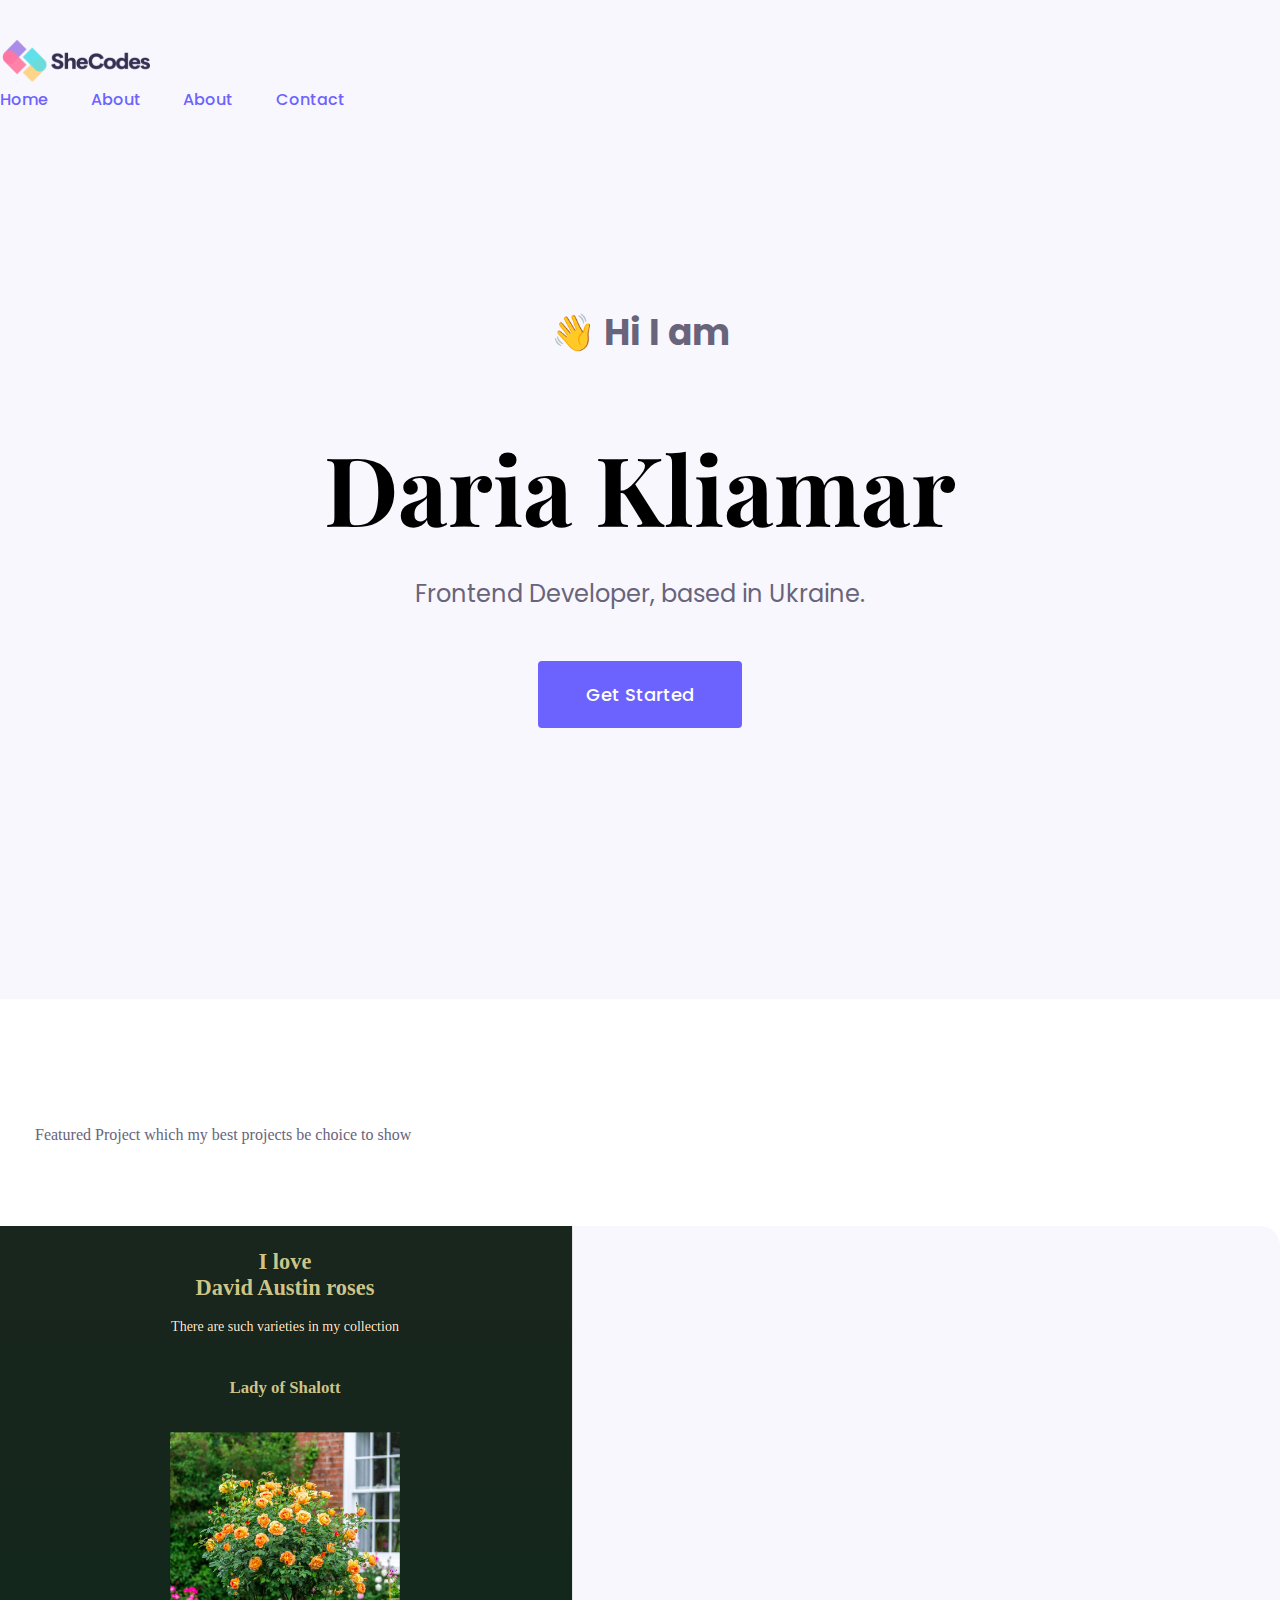
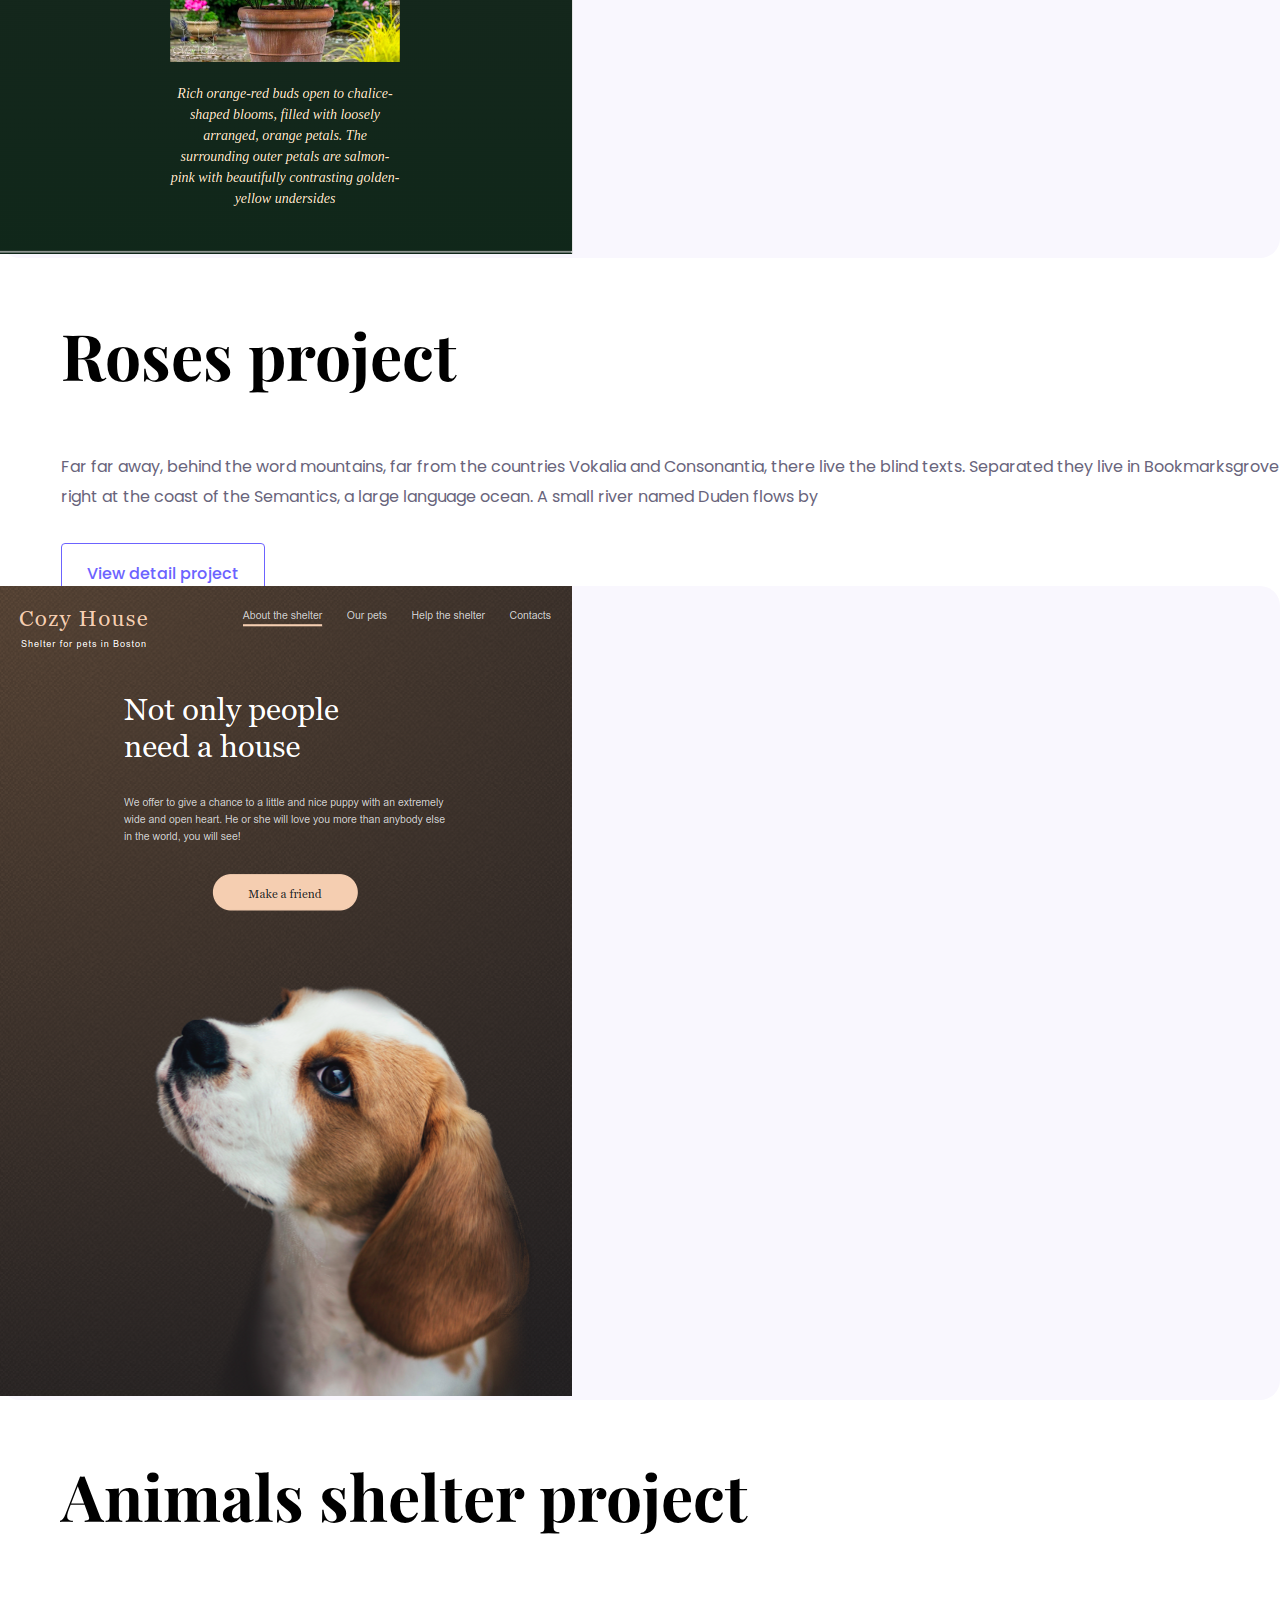
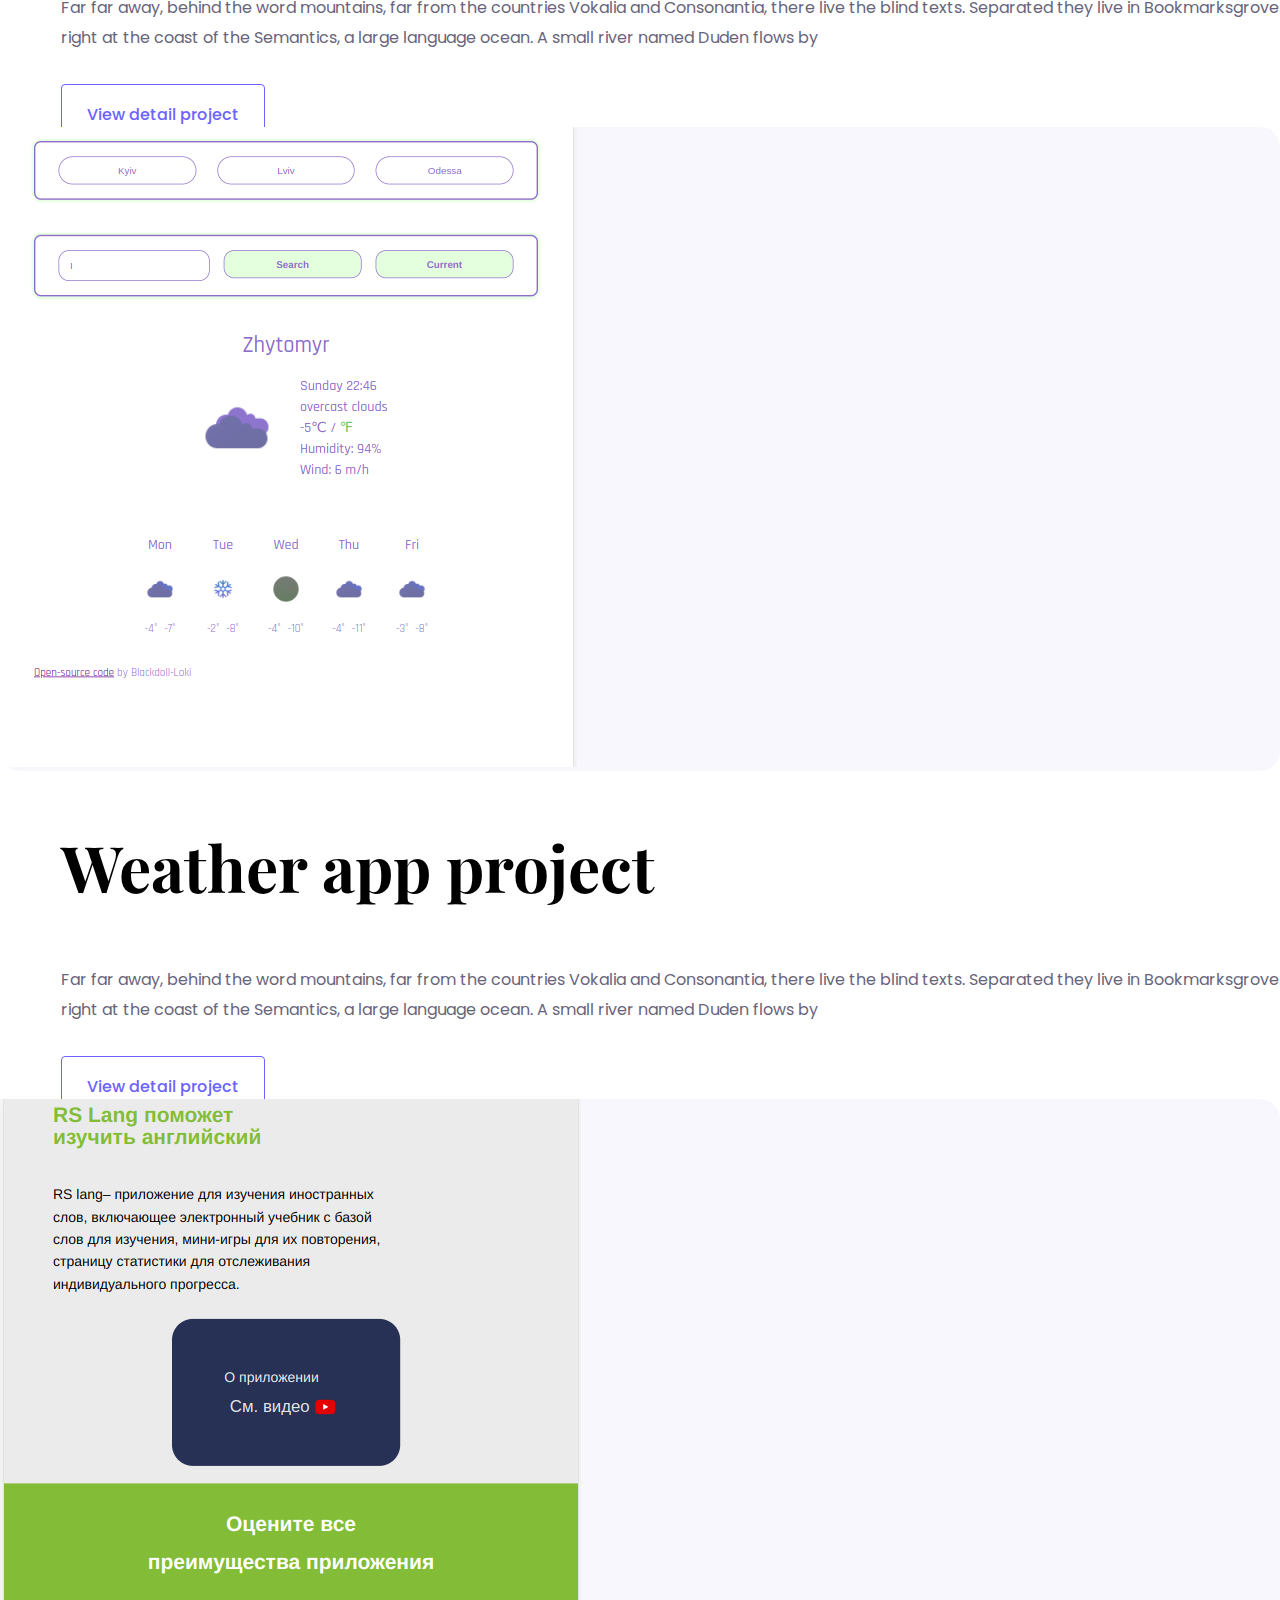
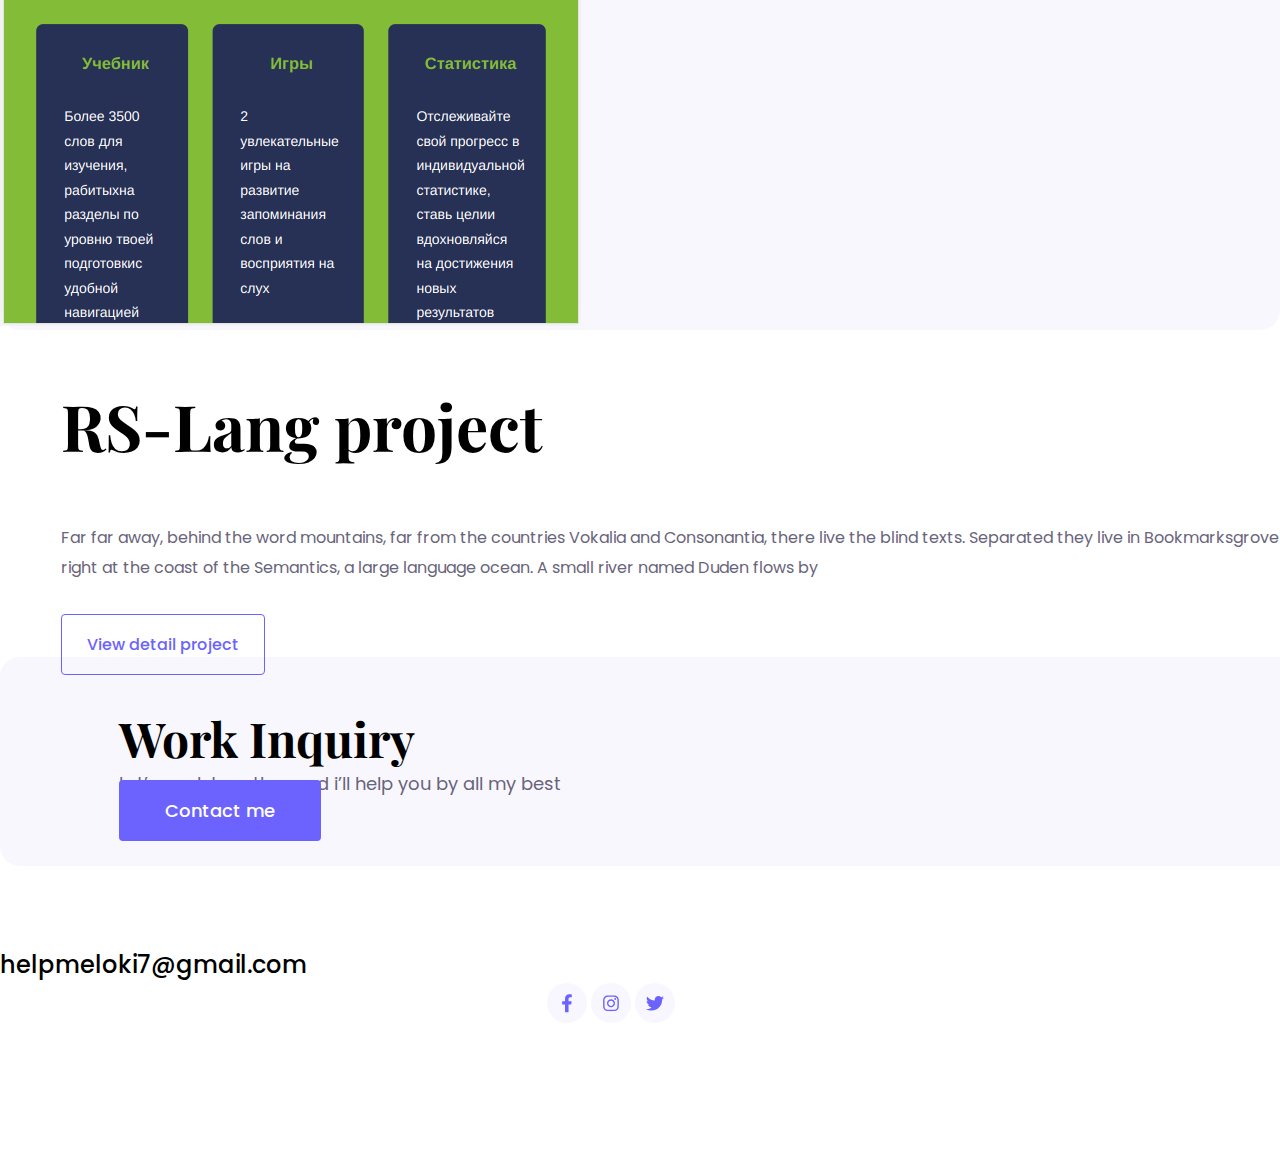
==== commit 89e0781f: "add footer" ====
--- a/index.html
+++ b/index.html
@@ -149,5 +149,28 @@
         </div>
       </section>
     </main>
+    <footer class="container">
+      <div class="footer-block d-none d-md-flex">
+        <div class="footer-text d-flex">
+          <h2 class="footer-heading">Work Inquiry</h2>
+          <p class="description footer-paragraph">
+            Let’s work together and i’ll help you by all my best
+          </p>
+        </div>
+        <a href="mailto:helpmeloki7@gmail.com" class="btn my-btn footer-btn"
+          >Contact me</a
+        >
+      </div>
+      <a
+        href="mailto:helpmeloki7@gmail.com"
+        class="paragraph email-link d-block text-center mb-5"
+        >helpmeloki7@gmail.com</a
+      >
+      <div class="socials d-flex">
+        <img src="./img/facebook.svg" alt="facebook" class="social-icon" />
+        <img src="./img/instagram.svg" alt="instagram" class="social-icon" />
+        <img src="./img/twitter.svg" alt="twitter" class="social-icon" />
+      </div>
+    </footer>
   </body>
 </html>
--- a/styles/style.css
+++ b/styles/style.css
@@ -105,11 +105,13 @@
 .projects {
   background-color: var(--bg-primary);
 }
-.projects-description {
-  font-family: var(--default-font-family);
-  font-weight: var(--paragraph-font-weight);
+.description {
+  font-family: var(--default-font-family);
   font-size: 18px;
   line-height: 27px;
+}
+.projects-description {
+  font-weight: var(--paragraph-font-weight);
   color: var(--default-font-color);
   padding: 127px 35px 82px;
   margin: 0;
@@ -154,10 +156,7 @@
   line-height: 85.31px;
 }
 .about-subheading {
-  font-family: var(--default-font-family);
-  font-weight: var(--heading-font-weight);
-  font-size: 18px;
-  line-height: 27px;
+  font-weight: var(--heading-font-weight);
 }
 
 .about-img {
@@ -182,6 +181,44 @@
   line-height: 21px;
   color: var(--default-font-color);
 }
+.footer-block {
+  width: 100%;
+  background-color: var(--bg-secondary);
+  border-radius: 20px;
+  margin-bottom: 81px;
+  justify-content: space-between;
+  align-items: center;
+  padding: 49px 121px 42px 119px;
+}
+.footer-text {
+  flex-direction: column;
+  justify-content: center;
+  row-gap: 18px;
+}
+.footer-heading {
+  font-size: 48px;
+  line-height: 63.98px;
+  margin: 0;
+}
+.footer-paragraph {
+  font-weight: var(--paragraph-font-weight);
+  color: var(--default-font-color);
+  margin: 0;
+}
+.email-link {
+  font-weight: var(--default-font-weight);
+  color: black;
+}
+.socials {
+  width: 186px;
+  justify-content: space-between;
+  align-items: center;
+  margin: 0 auto 133px;
+}
+.social-icon {
+  width: 40px;
+}
+
 @media (max-width: 992px) {
   nav {
     justify-content: center;
@@ -195,10 +232,12 @@
     font-size: 44px;
     line-height: 1.5;
   }
+  .description {
+    font-size: 28px;
+    line-height: 1.3;
+  }
   h2,
   .about-subheading {
-    font-size: 28px;
-    line-height: 1.3;
     margin-bottom: 25px;
   }
   .projects-description {
@@ -226,4 +265,14 @@
     width: 100%;
     padding: 30px 0 20px;
   }
-}
+  .footer-block {
+    padding: 15px 25px;
+  }
+  .footer-heading {
+    font-size: 32px;
+    line-height: 1.3;
+  }
+  .footer-btn {
+    padding: 12px 23px;
+  }
+}
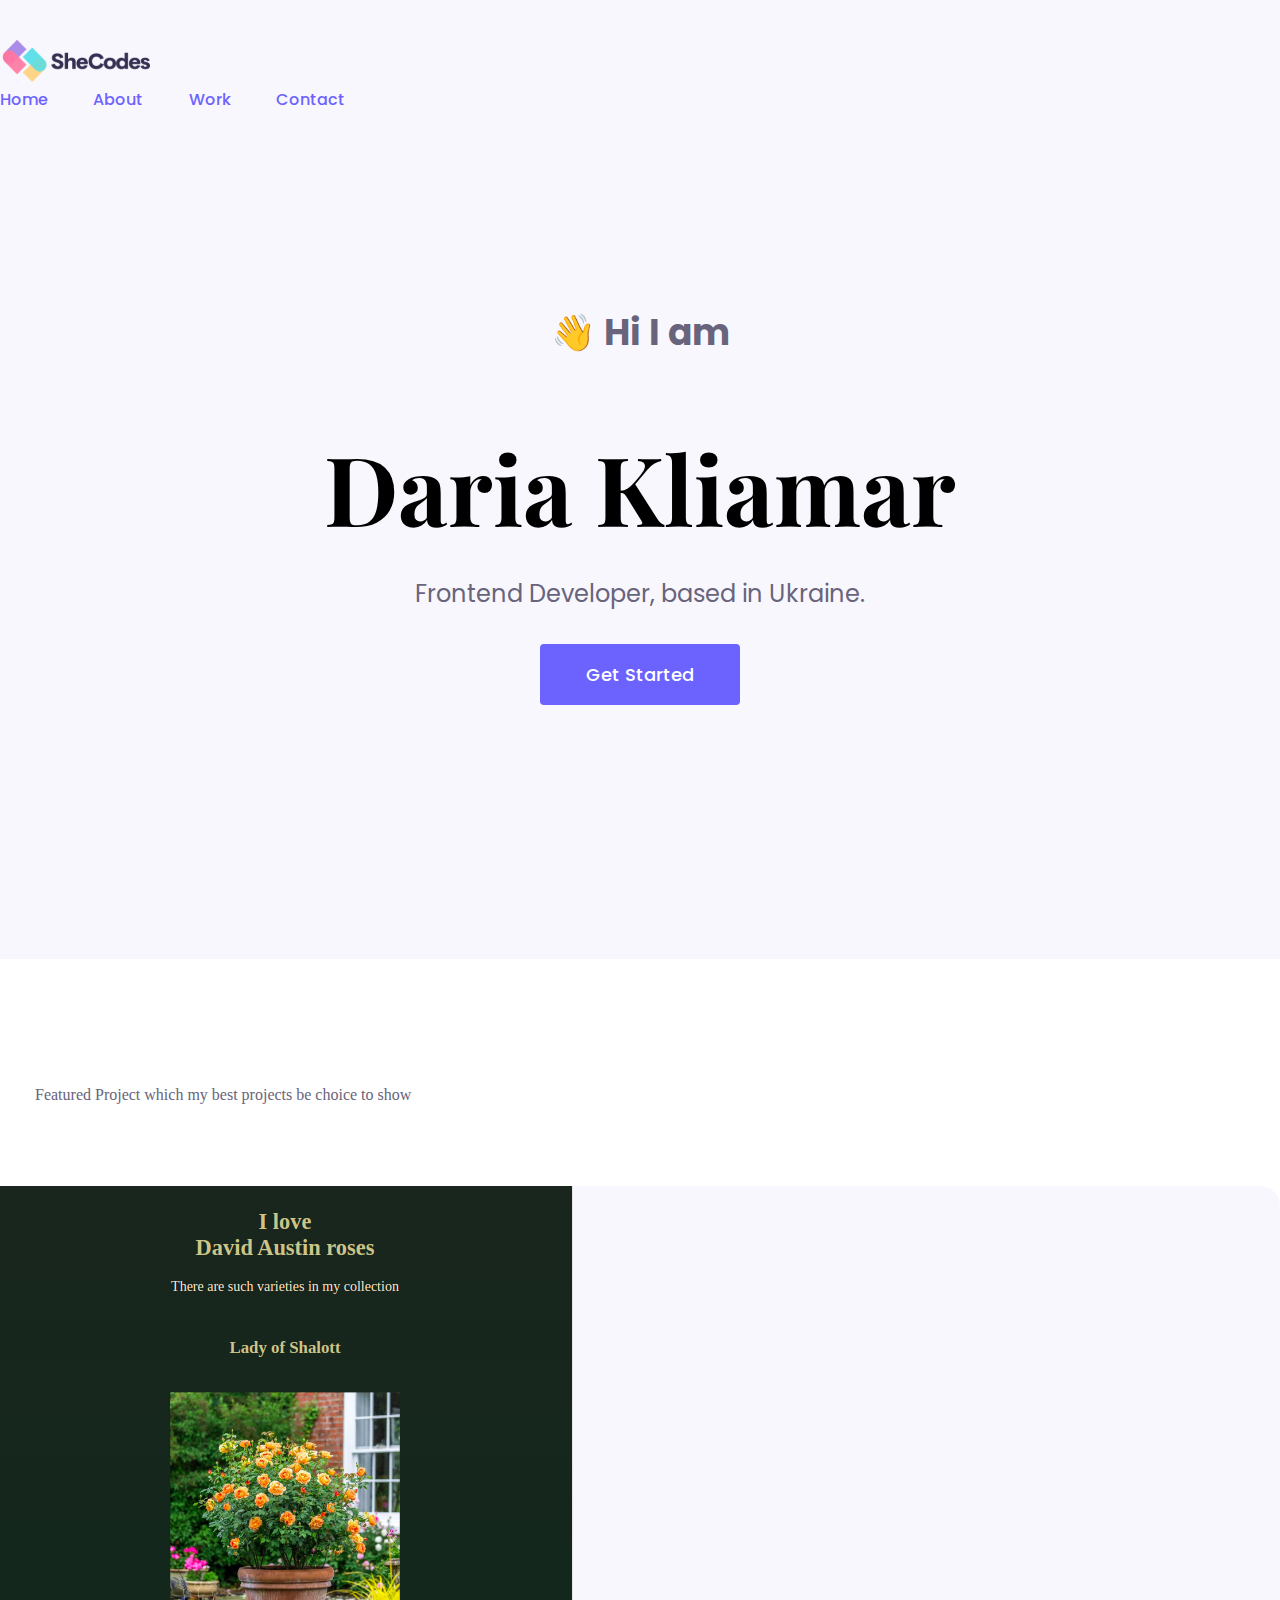
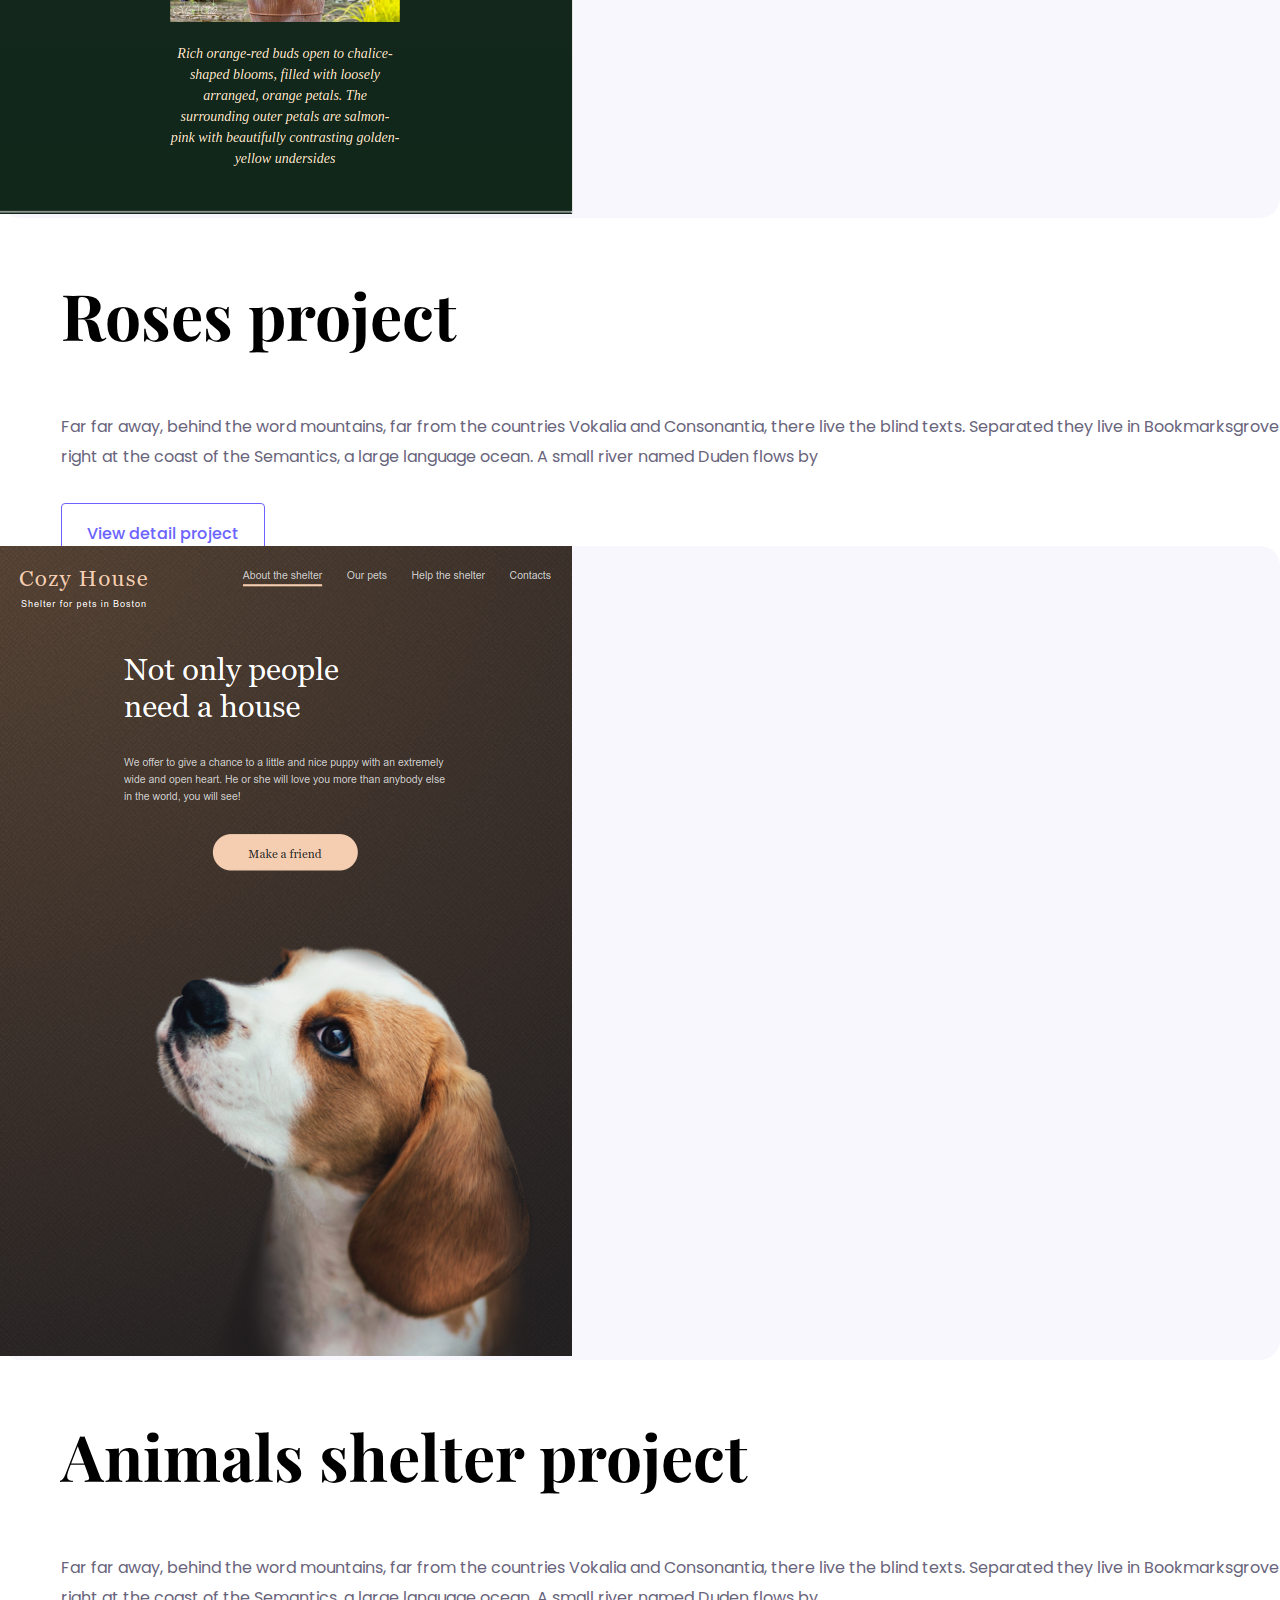
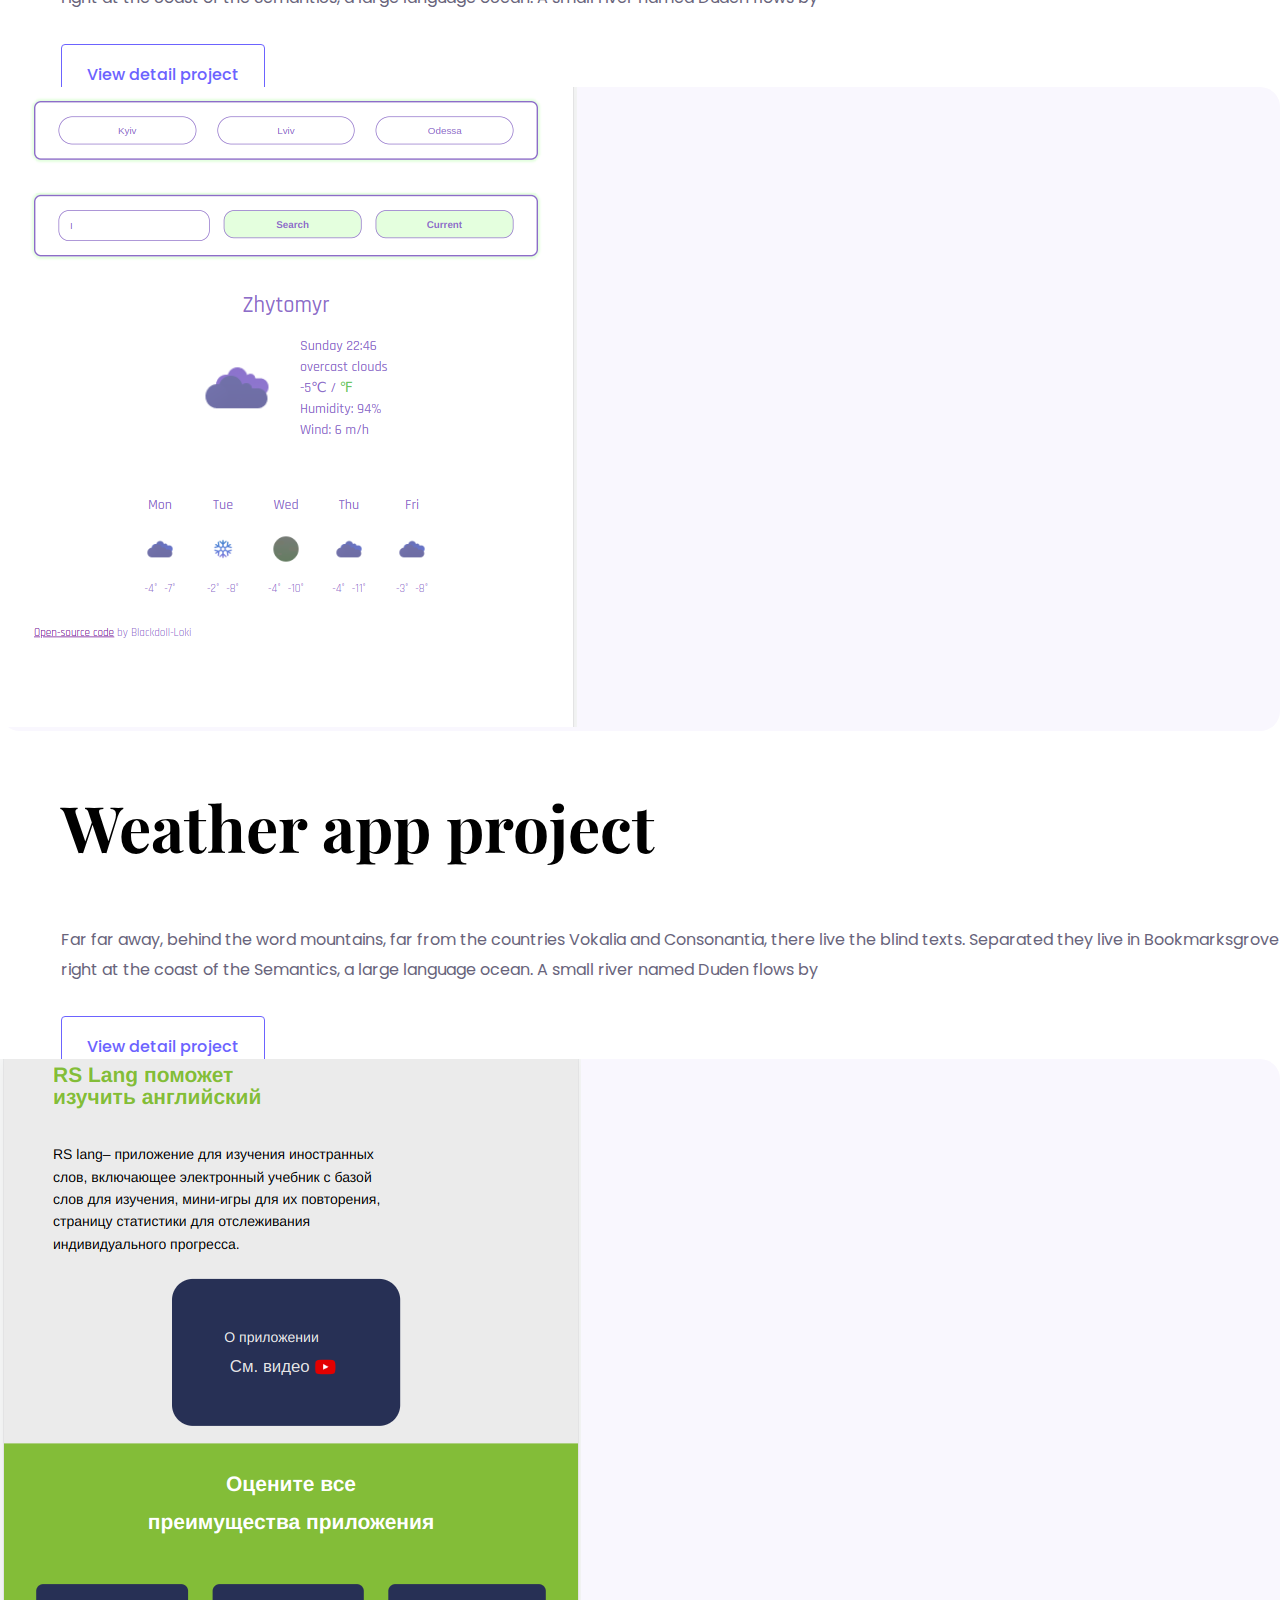
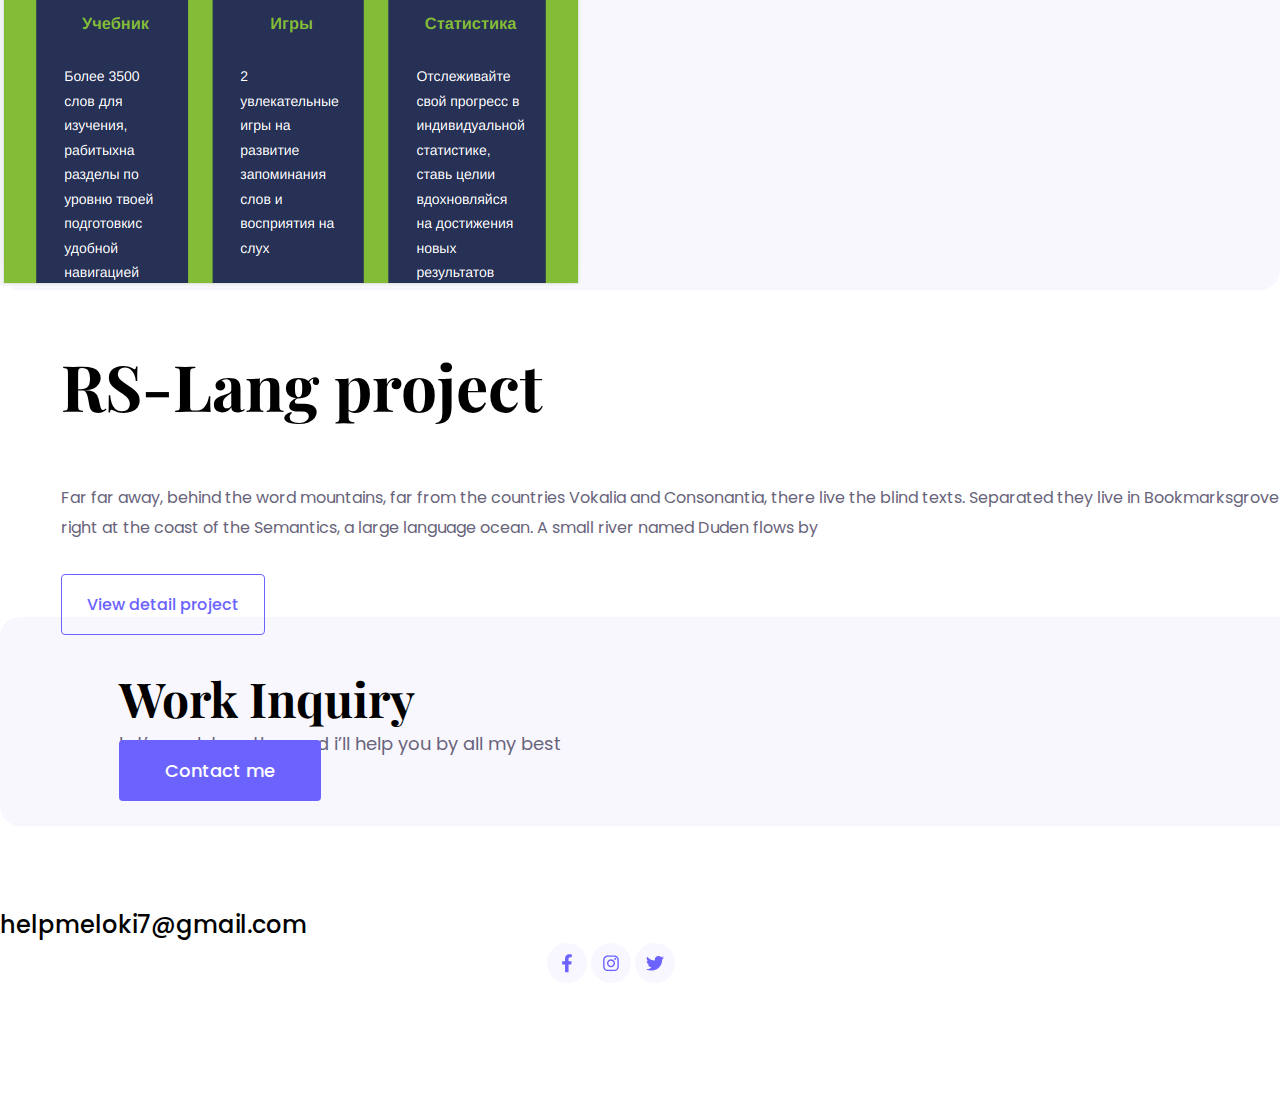
==== commit 6735a76c: "add navigation and make it SEO friendly" ====
--- a/index.html
+++ b/index.html
@@ -22,12 +22,13 @@
       rel="stylesheet"
     />
     <link rel="stylesheet" href="styles/style.css" />
-    <title>My Portfolio</title>
+    <meta name="description" content="My projects" />
+    <title>Front-end developer Daria Kliamar</title>
   </head>
   <body>
-    <header>
+    <header class="homepage-header">
       <nav class="container d-flex">
-        <a href="/index.html">
+        <a href="/index.html" title="Homepage">
           <img
             src="./img/logo.svg"
             alt="SheCodes logo"
@@ -35,10 +36,22 @@
           />
         </a>
         <ul class="nav-list">
-          <li><a href="./index.html" class="nav-link active">Home</a></li>
-          <li><a href="./about.html" class="nav-link">About</a></li>
-          <li><a href="./work.html" class="nav-link">About</a></li>
-          <li><a href="./contact.html" class="nav-link">Contact</a></li>
+          <li>
+            <a href="./index.html" class="nav-link active" title="Homapage"
+              >Home</a
+            >
+          </li>
+          <li>
+            <a href="./about.html" class="nav-link" title="About page">About</a>
+          </li>
+          <li>
+            <a href="./work.html" class="nav-link" title="Work page">Work</a>
+          </li>
+          <li>
+            <a href="./contact.html" class="nav-link" title="Contact page"
+              >Contact</a
+            >
+          </li>
         </ul>
       </nav>
     </header>
@@ -47,7 +60,9 @@
         <p class="hero-subheading">👋 Hi I am</p>
         <h1>Daria Kliamar</h1>
         <p class="heading paragraph">Frontend Developer, based in Ukraine.</p>
-        <button type="button" class="my-btn">Get Started</button>
+        <a href="./contact.html" class="my-btn" title="Contact page"
+          >Get Started</a
+        >
       </section>
       <section class="projects">
         <p class="projects-description text-center">
@@ -157,13 +172,17 @@
             Let’s work together and i’ll help you by all my best
           </p>
         </div>
-        <a href="mailto:helpmeloki7@gmail.com" class="btn my-btn footer-btn"
+        <a
+          href="./contact.html"
+          class="btn my-btn footer-btn"
+          title="Contact page"
           >Contact me</a
         >
       </div>
       <a
         href="mailto:helpmeloki7@gmail.com"
         class="paragraph email-link d-block text-center mb-5"
+        title="Email Daria"
         >helpmeloki7@gmail.com</a
       >
       <div class="socials d-flex">
--- a/styles/style.css
+++ b/styles/style.css
@@ -32,7 +32,7 @@
   color: var(--btn-bg-color);
   font-size: 24px;
 }
-header {
+.homepage-header {
   background-color: var(--bg-secondary);
 }
 nav {
@@ -149,6 +149,9 @@
 .section-content {
   padding: 30px;
 }
+.main-container {
+  margin-top: 157px;
+}
 .about-heading {
   font-family: var(--heading-font-family);
   font-weight: var(--heading-font-weight);
@@ -162,7 +165,6 @@
 .about-img {
   max-width: 560px;
   height: auto;
-  border-radius: 15px;
 }
 
 .work-heading {
@@ -228,6 +230,7 @@
     padding: 40px 0 60px;
   }
   h1,
+  h2,
   .about-heading {
     font-size: 44px;
     line-height: 1.5;
@@ -258,6 +261,9 @@
   .about-section {
     padding: 0;
   }
+  .main-container {
+    margin-top: 23px;
+  }
   .about-section-content {
     text-align: center;
   }
@@ -275,4 +281,7 @@
   .footer-btn {
     padding: 12px 23px;
   }
-}
+  .socials {
+    margin: 0 auto 84px;
+  }
+}
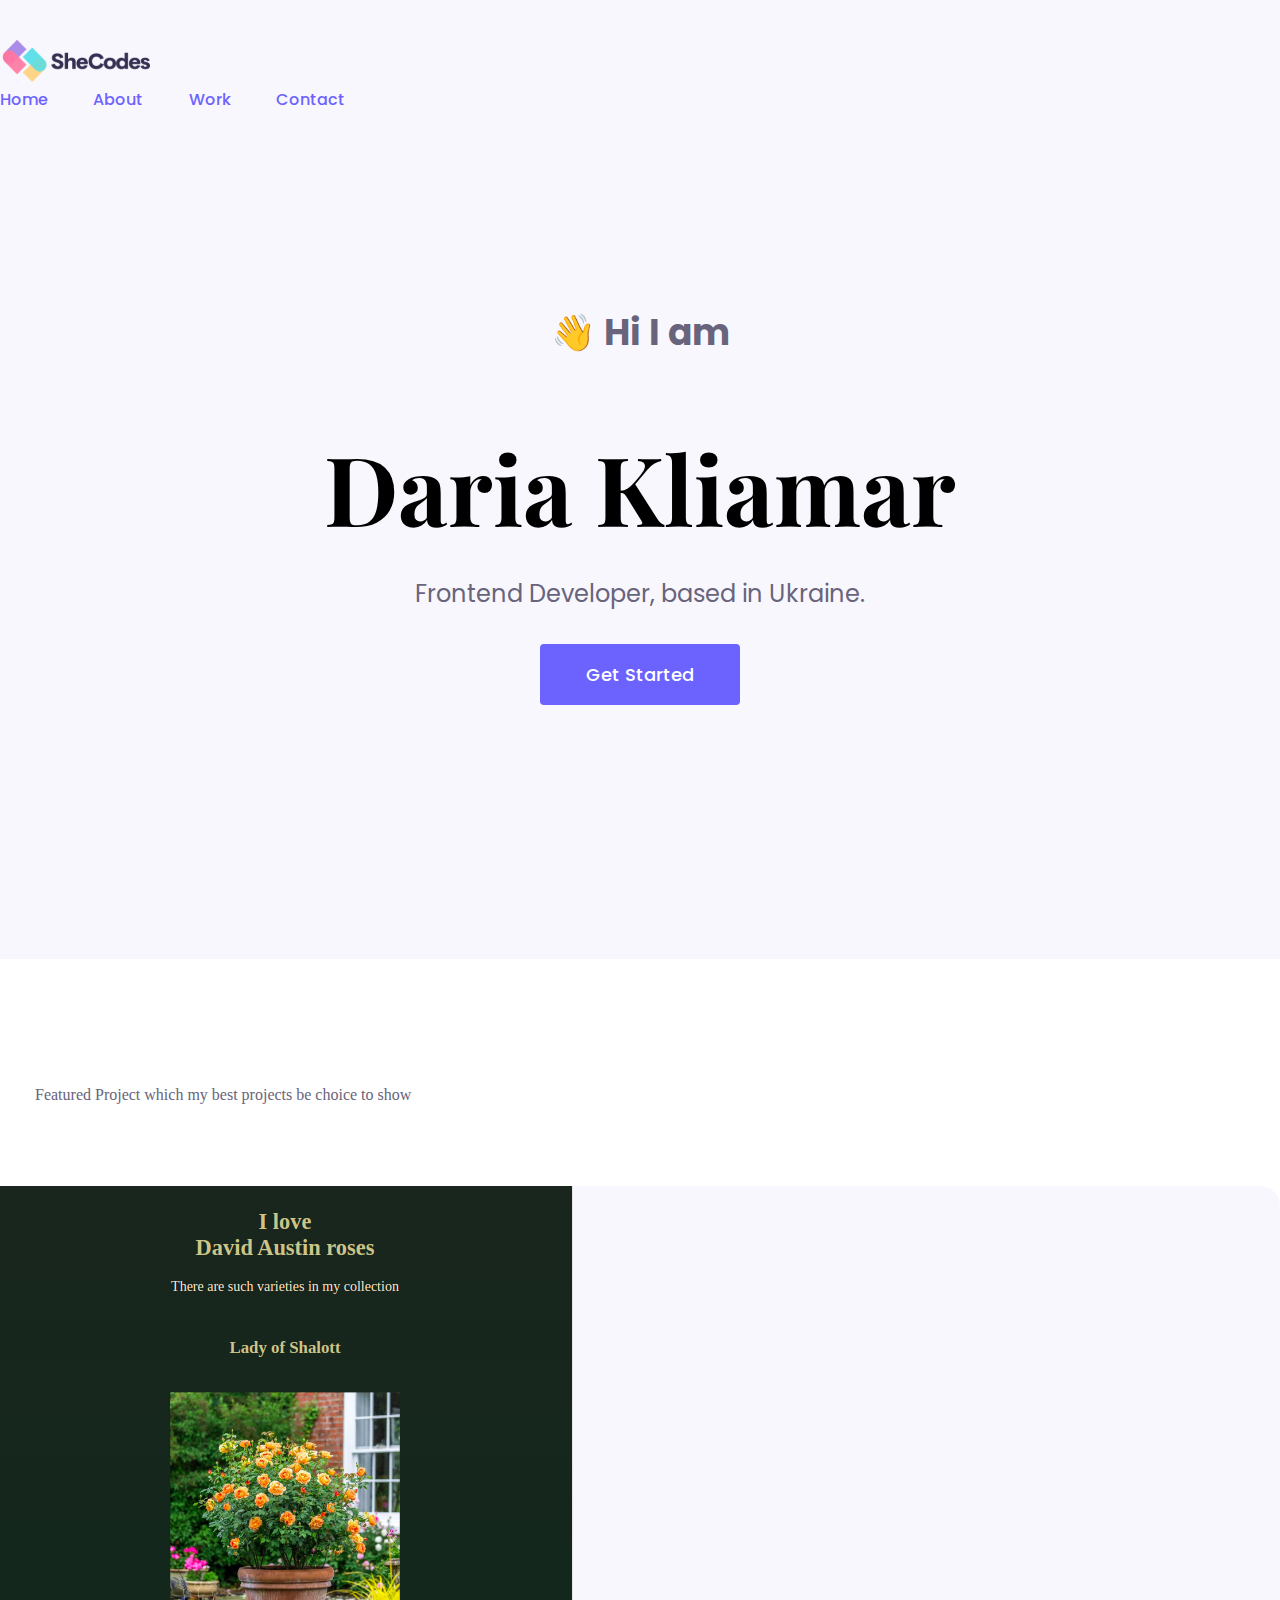
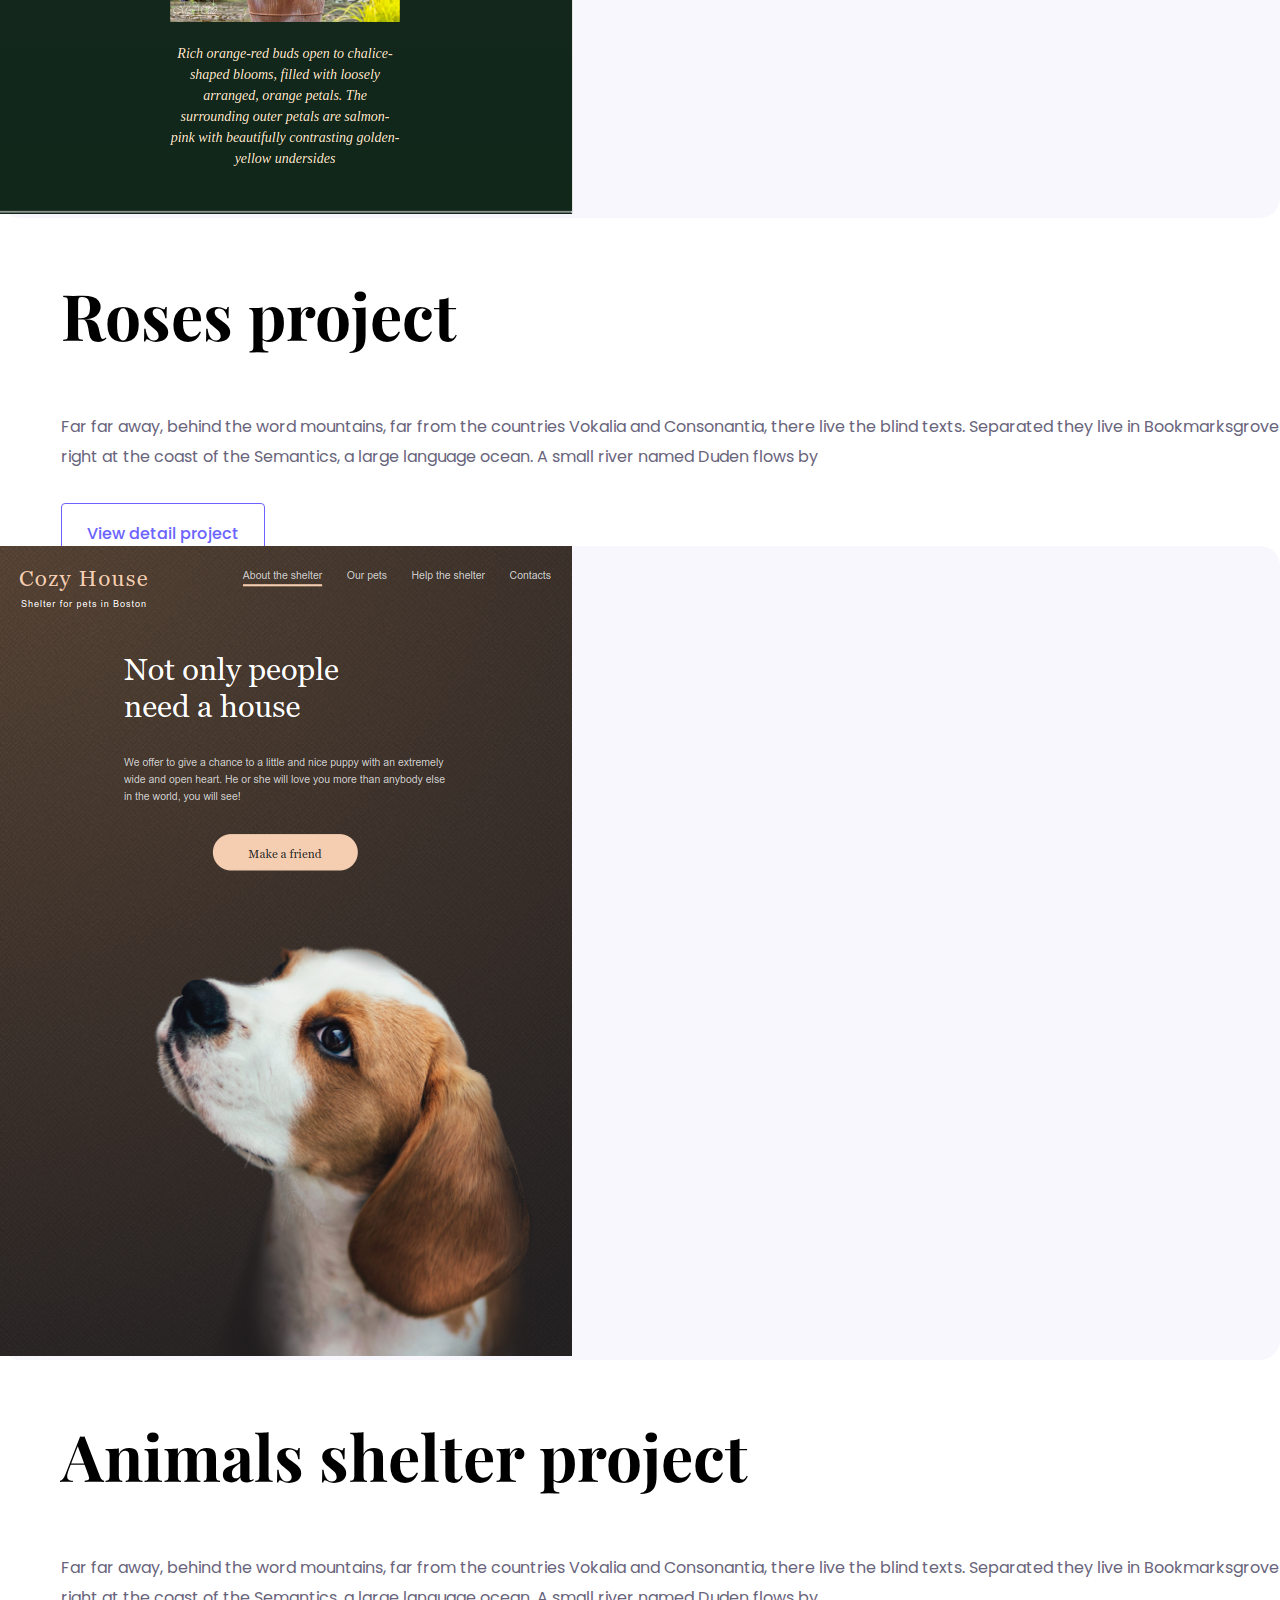
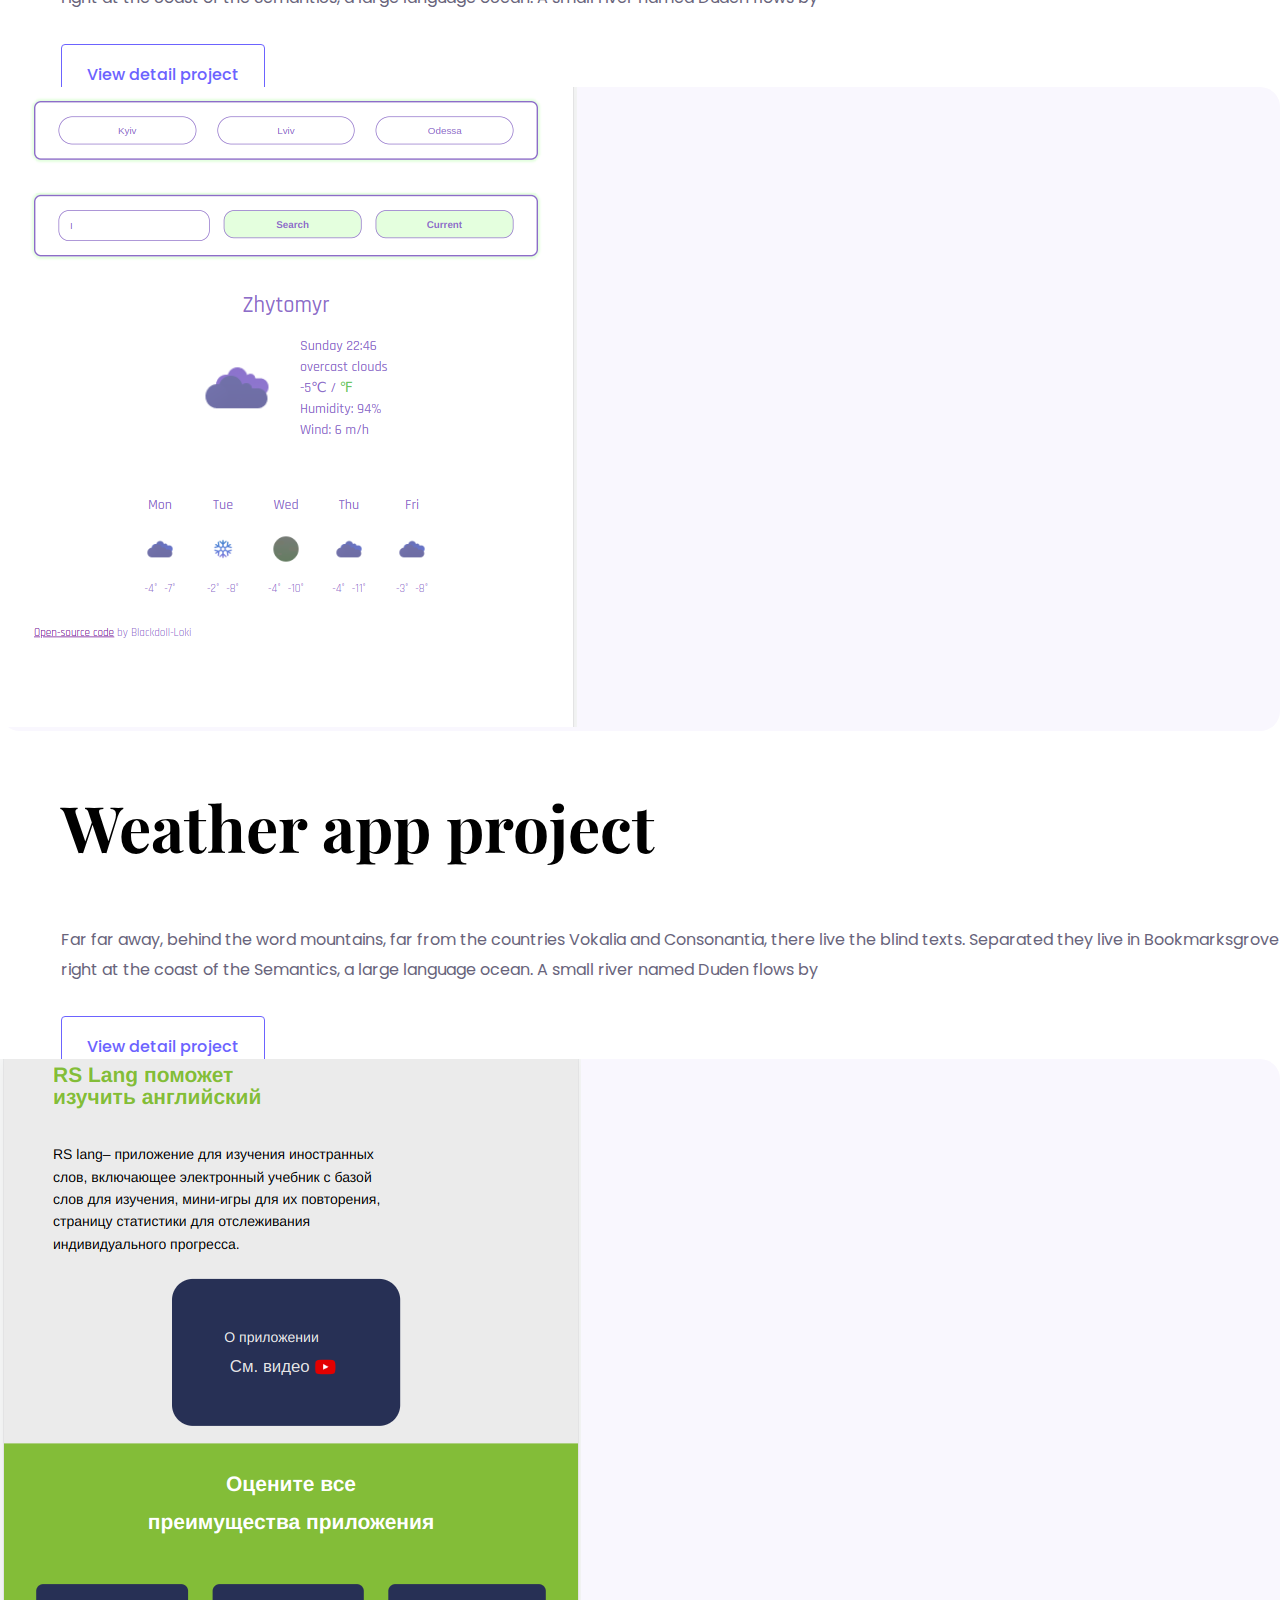
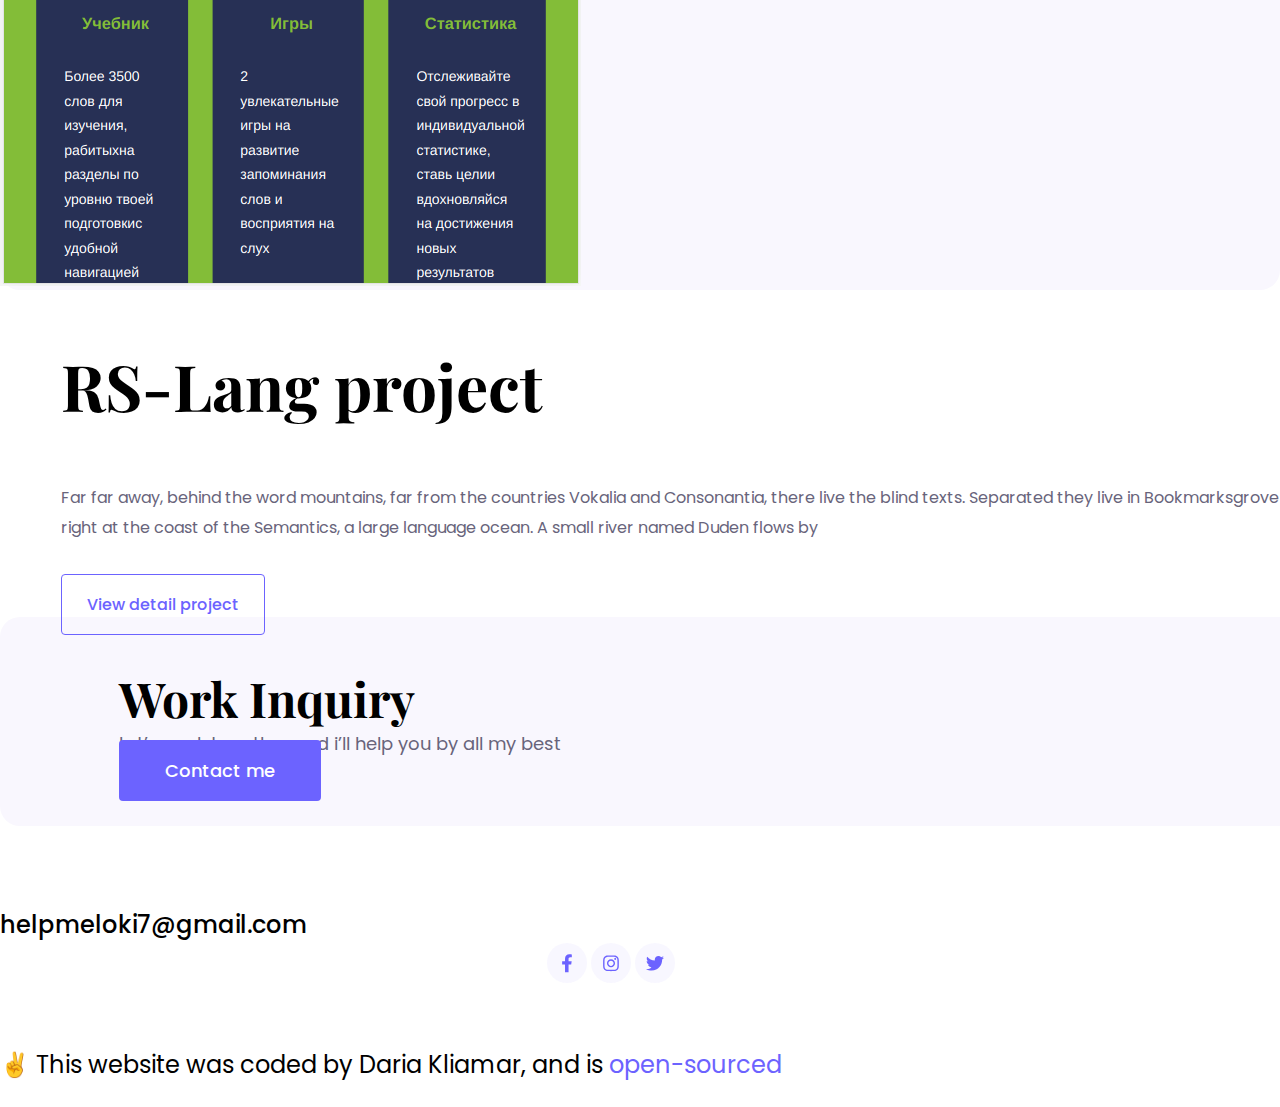
==== commit d08b0f5f: "add github link" ====
--- a/index.html
+++ b/index.html
@@ -190,6 +190,14 @@
         <img src="./img/instagram.svg" alt="instagram" class="social-icon" />
         <img src="./img/twitter.svg" alt="twitter" class="social-icon" />
       </div>
+      <p class="paragraph text-center mb-5 github-link-paragraph">
+        ✌️ This website was coded by Daria Kliamar, and is
+        <a
+          href="https://github.com/Blackdoll-Loki/My_Potfolio"
+          title="Link project sourse code"
+          >open-sourced</a
+        >
+      </p>
     </footer>
   </body>
 </html>
--- a/styles/style.css
+++ b/styles/style.css
@@ -215,7 +215,7 @@
   width: 186px;
   justify-content: space-between;
   align-items: center;
-  margin: 0 auto 133px;
+  margin: 0 auto 60px;
 }
 .social-icon {
   width: 40px;
@@ -282,6 +282,10 @@
     padding: 12px 23px;
   }
   .socials {
-    margin: 0 auto 84px;
-  }
-}
+    margin: 0 auto 50px;
+  }
+  .github-link-paragraph,
+  .github-link-paragraph a {
+    font-size: 15px;
+  }
+}
